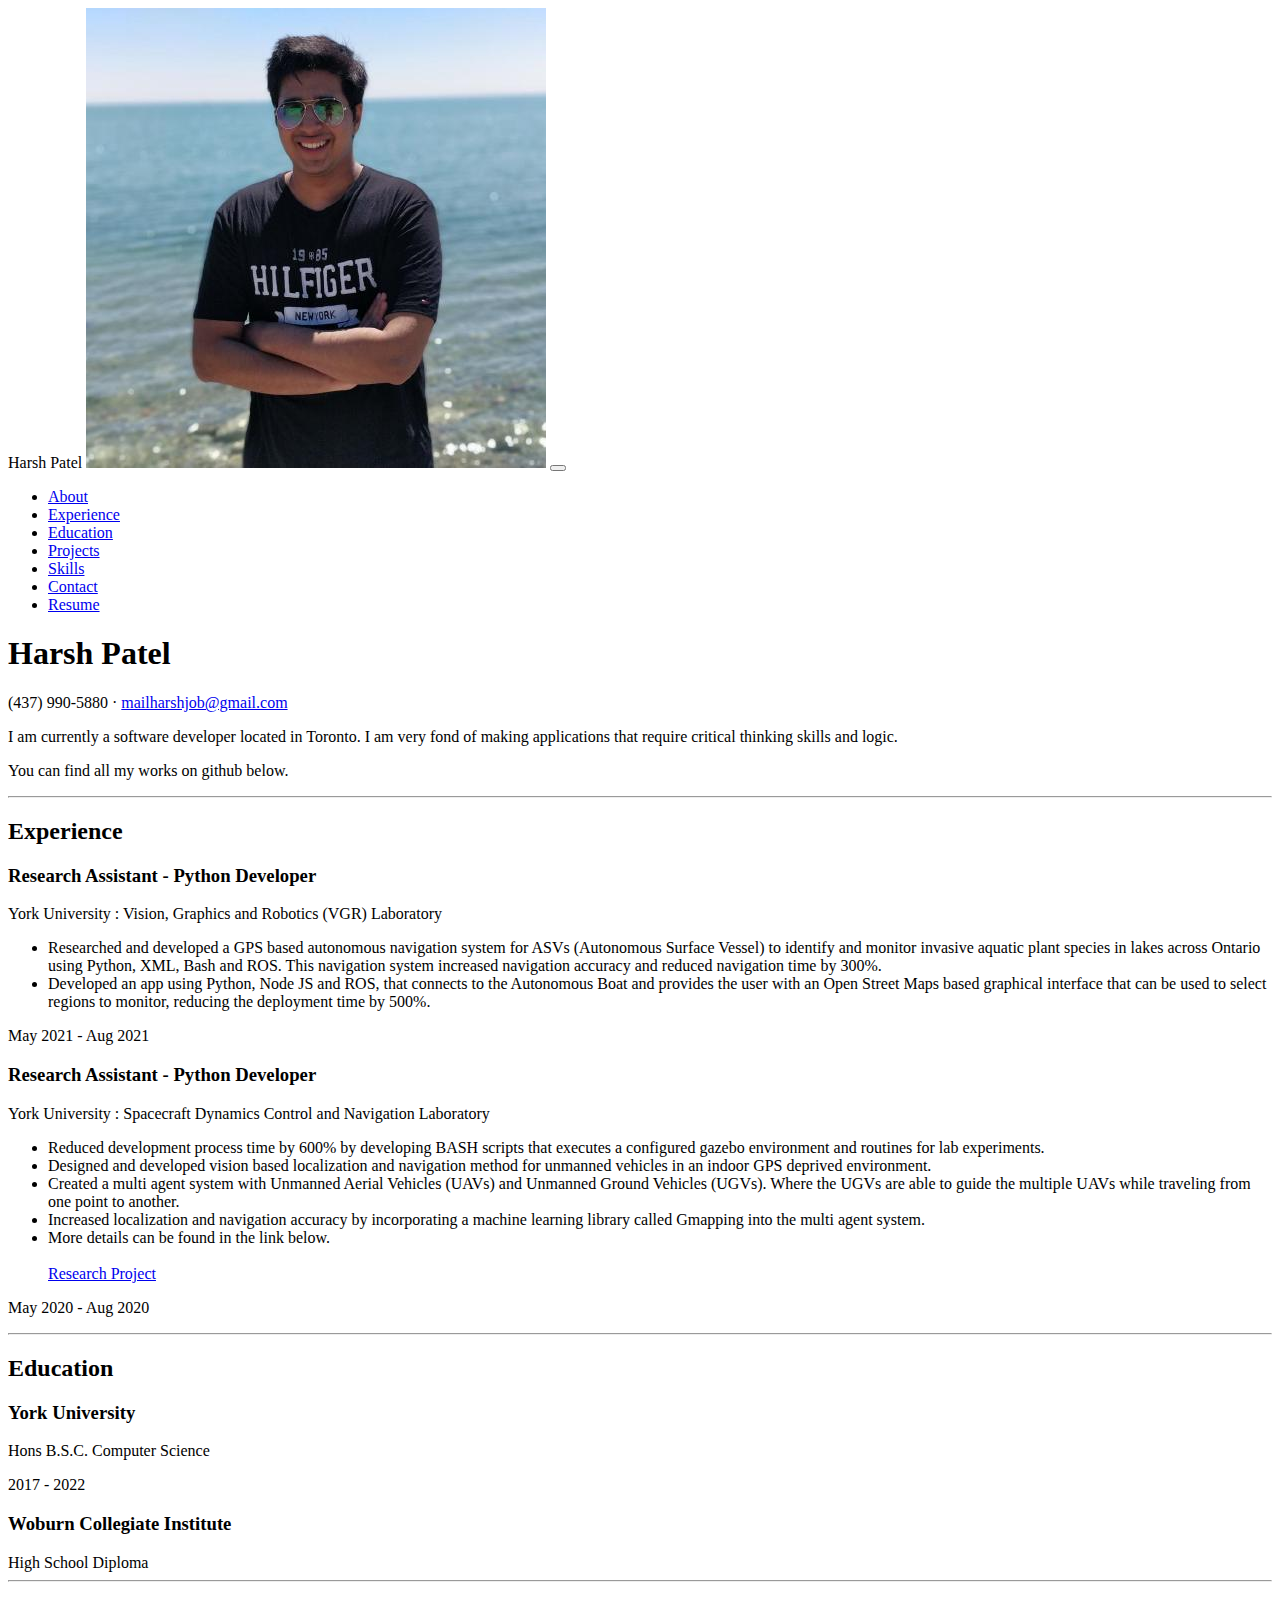
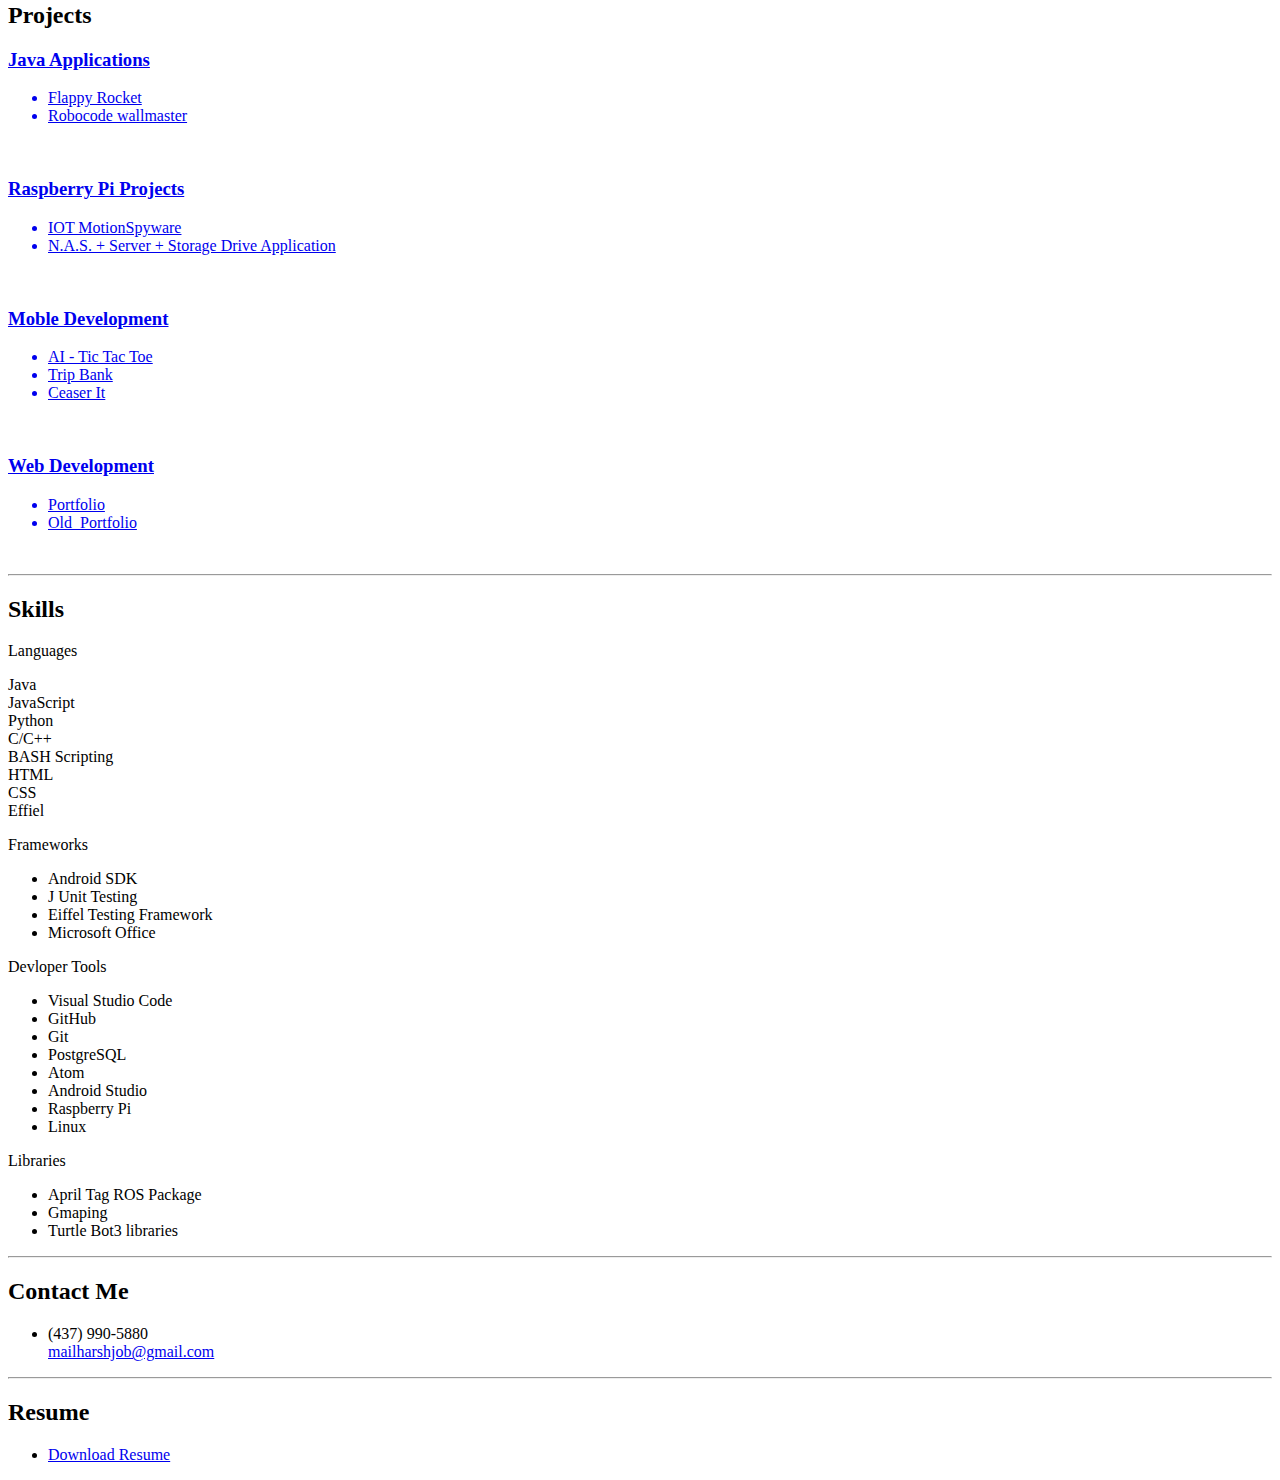
==== index.html @ cb5a0b39 "Update index.html" ====
<!DOCTYPE html>
<html lang="en">

<head>




  <meta charset="utf-8">
  <meta name="viewport" content="width=device-width, initial-scale=1, shrink-to-fit=no">
  <meta name="description" content="Harsh Patel's Portfolio Website">
  <meta name="author" content="Harsh Patel">

  <link rel="icon" type="image/x-icon" href="img/favicon.ico">

  <title>Harsh's Website</title>

  <!-- Bootstrap core CSS -->
  <link href="vendor/bootstrap/css/bootstrap.min.css" rel="stylesheet">

  <!-- Custom fonts for this template -->
  <link href="https://fonts.googleapis.com/css?family=Saira+Extra+Condensed:500,700" rel="stylesheet">
  <link href="https://fonts.googleapis.com/css?family=Muli:400,400i,800,800i" rel="stylesheet">
  <link href="vendor/fontawesome-free/css/all.min.css" rel="stylesheet">
  <script src="https://cdnjs.cloudflare.com/ajax/libs/jquery/3.3.1/jquery.min.js"></script>

  <!-- Custom styles for this template -->
  <link href="css/fakeLoader.min.css" rel="stylesheet">
  <link href="css/resume.min.css" rel="stylesheet">
  <link href="css/portfolio.min.css" rel="stylesheet">



</head>

<body>
  <div class="fakeLoader"></div>


  <nav class="navbar navbar-expand-lg navbar-dark bg-primary fixed-top" id="sideNav">
    <a class="navbar-brand js-scroll-trigger">

      <span class="d-block d-lg-none">Harsh Patel</span>


      <span class="d-none d-lg-block">
        <img class="img-fluid img-profile rounded-circle mx-auto mb-2" src="img/profile.jpg">
      </span>
    </a>
    <button class="navbar-toggler" type="button" data-toggle="collapse" data-target="#navbarSupportedContent"
      aria-controls="navbarSupportedContent" aria-expanded="false" aria-label="Toggle navigation">
      <span class="navbar-toggler-icon"></span>
    </button>
    <div class="collapse navbar-collapse" id="navbarSupportedContent">
      <ul class="navbar-nav">
        <li class="nav-item">
          <a class="nav-link js-scroll-trigger" href="#about">About</a>
        </li>
        <li class="nav-item">
          <a class="nav-link js-scroll-trigger" href="#experience">Experience</a>
        </li>
        <li class="nav-item">
          <a class="nav-link js-scroll-trigger" href="#education">Education</a>
        </li>
        <li class="nav-item">
          <a class="nav-link js-scroll-trigger" href="#projects">Projects</a>
        </li>
        <li class="nav-item">
          <a class="nav-link js-scroll-trigger" href="#skills">Skills</a>
        </li>
        <li class="nav-item">
          <a class="nav-link js-scroll-trigger" href="#contact">Contact</a>
        </li>
        <li class="nav-item">
          <a class="nav-link js-scroll-trigger" href="#resume">Resume</a>
        </li>
      </ul>
    </div>
  </nav>

  <div class="container-fluid p-0">
    <section class="resume-section p-3 p-lg-5 d-flex align-items-center" id="about">
      <div class="w-100">
        <h1 class="mb-0">Harsh
          <span class="text-primary">Patel</span>
        </h1>

        <div class="subheading mb-5">(437) 990-5880 ·
          <a href="mailto:mailharshjob@gmail.com">mailharshjob@gmail.com</a>
        </div>

        <p class="lead mb-5">I am currently a software developer located in Toronto.
          I am very fond of making applications that require critical thinking skills and logic.
        </p>
        <p class="lead mb-5">

          You can find all my works on github below.
        </p>

        <div class="social-icons">
          <a href="https://www.linkedin.com/in/harsh1212/">
            <i class="fab fa-linkedin-in"></i>
          </a>
          <a href="https://github.com/Harsh-B-Patel">
            <i class="fab fa-github"></i>
          </a>
        </div>

      </div>
    </section>

    <hr class="m-0">
    <section class="resume-section p-3 p-lg-5 d-flex align-items-center" id="experience">
      <div class="w-100">
        <h2 class="mb-5">Experience</h2>

        <div class="resume-item d-flex flex-column flex-md-row justify-content-between mb-5">
          <div class="resume-content">
            <h3 class="mb-0">Research Assistant - Python Developer </h3>
            <div class="subheading mb-3">York University : Vision, Graphics and Robotics (VGR) Laboratory </div>
            <p>
              <ul>
                <li> Researched and developed a GPS based autonomous navigation system for ASVs (Autonomous Surface Vessel)
to identify and monitor invasive aquatic plant species in lakes across Ontario using Python, XML, Bash and
ROS. This navigation system increased navigation accuracy and reduced navigation time by 300%.</li>
                
                <li> Developed an app using Python, Node JS and ROS, that connects to the Autonomous Boat and provides the
user with an Open Street Maps based graphical interface that can be used to select regions to monitor, reducing
the deployment time by 500%. </li>

              </ul>
            </p>
          </div>

          <!-- DATE SECTION -->
          <div class="resume-date text-md-right">
            <span class="text-primary"></span>
            <p>May 2021 - Aug 2021</p>

          </div>

        </div>

        <div class="resume-item d-flex flex-column flex-md-row justify-content-between mb-5">
          <div class="resume-content">
            <h3 class="mb-0">Research Assistant - Python Developer</h3>
            <div class="subheading mb-3">York University : Spacecraft Dynamics Control and Navigation Laboratory</div>
            <p>
              <ul>
                <li>Reduced development process time by 600% by developing BASH scripts that executes a
configured gazebo environment and routines for lab experiments.</li>
                <li>Designed and developed vision based localization and navigation method for unmanned
vehicles in an indoor GPS deprived environment. </li>
<li>Created a multi agent system with Unmanned Aerial Vehicles (UAVs) and
Unmanned Ground Vehicles (UGVs). Where the UGVs are able to guide
the multiple UAVs while traveling from one point to another.
</li>
                <li>Increased localization and navigation accuracy by incorporating a
machine learning library called Gmapping into the multi agent system.
                </li>
                <li>
                  More details can be found in the link below.
                </li>
                <br>
                <a href="turtlebot.html" target="_blank" class="btn btn-outline-dark">
                  <i class="fas fa-cloud"></i> Research Project </a>

              </ul>
            </p>
          </div>

          <!-- DATE SECTION -->
          <div class="resume-date text-md-right">
            <span class="text-primary"></span>
            <p>May 2020 - Aug 2020</p>

          </div>

        </div>


      </div>
    </section>

    <hr class="m-0">
    <section class="resume-section p-3 p-lg-5 d-flex align-items-center" id="education">
      <div class="w-100">
        <h2 class="mb-5">Education</h2>

        <div class="resume-item d-flex flex-column flex-md-row justify-content-between mb-5">
          <div class="resume-content">
            <h3 class="mb-0">York University</h3>
            <div class="subheading mb-3">Hons B.S.C. Computer Science</div>
          </div>

          <!-- DATE SECTION-->
          <div class="resume-date text-md-right">
            <span class="text-primary"></span>
            <p>2017 - 2022</p>
          </div>
        </div>

        <div class="resume-item d-flex flex-column flex-md-row justify-content-between">
          <div class="resume-content">
            <h3 class="mb-0">Woburn Collegiate Institute</h3>
            <div class="subheading mb-3">High School Diploma</div>
          </div>
        </div>

      </div>
    </section>

    <!---PROJECTS SECTION -->
    <hr class="m-0">

    <section class="resume-section p-3 p-lg-5 d-flex align-items-center" id="projects">
      <div class="w-100">
        <h2 class="mb-5">Projects</h2>
        <div class="row no-gutters">
          <div class="col-lg-6">
            <a class="portfolio-item" href="java.html" target="_blank">
              <span class="caption">
                <span class="caption-content">
                  <h3>Java Applications</h3>
                    <ul>
                      <li>Flappy Rocket </li>
                      <li>Robocode wallmaster </li>

                    </ul>
                </span>
              </span>
              <img class="img-fluid" src="img/portfolio-1.jpg" alt="">
            </a>
          </div>
          <div class="col-lg-6">
            <a class="portfolio-item" href="pi.html" target="_blank">
              <span class="caption">
                <span class="caption-content">
                    <h3>Raspberry Pi Projects</h3>
                    <ul>
                      <li>IOT MotionSpyware</li>
                      <li>N.A.S. + Server + Storage Drive Application </li>

                    </ul>
                </span>
              </span>
              <img class="img-fluid" src="img/portfolio-2.jpg" alt="">
            </a>
          </div>
          <div class="col-lg-6">
            <a class="portfolio-item" href="md.html" target="_blank">
              <span class="caption">
                <span class="caption-content">
                    <h3>Moble Development</h3>
                    <ul>
                      <li>AI - Tic Tac Toe </li>
                      <li>Trip Bank </li>
                      <li>Ceaser It</li>
                    </ul>
                </span>
              </span>
              <img class="img-fluid" src="img/portfolio-3.jpg" alt="">
            </a>
          </div>
          <div class="col-lg-6">
            <a class="portfolio-item" href="web.html" target="_blank">
              <span class="caption">
                <span class="caption-content">
                    <h3>Web Development</h3>
                    <ul>
                      <li>Portfolio </li>
                      <li>Old_Portfolio </li>

                    </ul>
                </span>
              </span>
              <img class="img-fluid" src="img/portfolio-4.jpg" alt="">
            </a>
          </div>
        </div>
      </div>
    </section>


    <!---SKILLS Section -->
    <hr class="m-0">
    <section class="resume-section p-3 p-lg-5 d-flex align-items-center" id="skills">
      <div class="w-100">
        <h2 class="mb-5">Skills</h2>

        <div class="row mt-5" id="skills">
          <div class="col-12 col-md-6 col-lg-4">
            <div class="skill-card my-3">
              <p class="text-center"><i class="fas fa-pencil-ruler"></i> Languages</p>
              <ul class="mt-2"></ul>
              <li>Java</li>
              <li>JavaScript</li>
              <li>Python</li>
              <li>C/C++</li>
              <li>BASH Scripting</li>
              <li>HTML</li>
              <li>CSS</li>
              <li>Effiel</li>
              </ul>
            </div>
          </div>

          <div class="col-12 col-md-6 col-lg-4">
            <div class="skill-card my-3">
              <p class="text-center"><i class="fas fa-code"></i> Frameworks</p>
              <ul class="m-0">
                <li>Android SDK</li>
                <li>J Unit Testing</li>
                <li>Eiffel Testing Framework</li>
                <li>Microsoft Office</li>
              </ul>
            </div>
          </div>

          <div class="col-12 col-md-6 col-lg-4">
            <div class="skill-card my-3">
              <p class="text-center"><i class="fas fa-terminal"></i>Devloper Tools</p>
              <ul class="mt-2">
                <li>Visual Studio Code</li>
                <li>GitHub</li>
                <li>Git</li>
                <li>PostgreSQL</li>
                <li>Atom</li>
                <li>Android Studio</li>
                <li>Raspberry Pi</li>
                <li>Linux</li>

              </ul>
            </div>
          </div>
          <div class="col-12 col-md-6 col-lg-4">
            <div class="skill-card my-3">
              <p class="text-center"><i class="fas fa-book"></i>Libraries</p>
              <ul class="mt-2">
                <li>April Tag ROS Package</li>
                <li>Gmaping</li>
                <li>Turtle Bot3 libraries</li>

              </ul>
            </div>
          </div>

        </div>
    </section>

    <!-- CONTACT SECTION-->

    <hr class="m-0">
    <section class="resume-section p-3 p-lg-5 d-flex align-items-center" id="contact">
      <div class="w-100">
        <h2 class="mb-5">Contact Me</h2>
        <ul class="fa-ul mb-0">
          <li>
            <div class="subheading mb-5">(437) 990-5880 </br>
              <a href="mailto:mailharshjob@gmail.com">mailharshjob@gmail.com</a>
            </div>
          </li>
        </ul>
      </div>
    </section>

    <hr class="m-0">
    <section class="resume-section p-3 p-lg-5 d-flex align-items-center" id="resume">
      <div class="w-100">
        <h2 class="mb-5">Resume</h2>
        <ul class="fa-ul mb-0">
          <li>
            <div class="row">
              <div class="col-md-6">
                <a href="resume.pdf" class="btn btn-outline-dark">
                  <i class="fas fa-cloud"></i> Download Resume </a>
              </div>
          </li>
        </ul>
      </div>
    </section>

  </div>

  <!-- Bootstrap core JavaScript -->
  <script src="vendor/jquery/jquery.min.js"></script>
  <script src="vendor/bootstrap/js/bootstrap.bundle.min.js"></script>

  <!-- Plugin JavaScript  1) for scrolling effect  2) custom js -->
  <script src="vendor/jquery-easing/jquery.easing.min.js"></script>
  <script src="js/resume.min.js"></script>


  <!-- FAKE LOADER JS SCRIPT-->
  <div class="container text-center">
    <script src="js/fakeLoader.min.js"></script>
    <div class="fakeLoader"></div>
    <script>
      $(document).ready(function () {
        $.fakeLoader({
          timeToHide: 2000,
          bgColor: "#1D809F",
          spinner: "spinner4"
        });
      });
    </script>



</body>

</html>
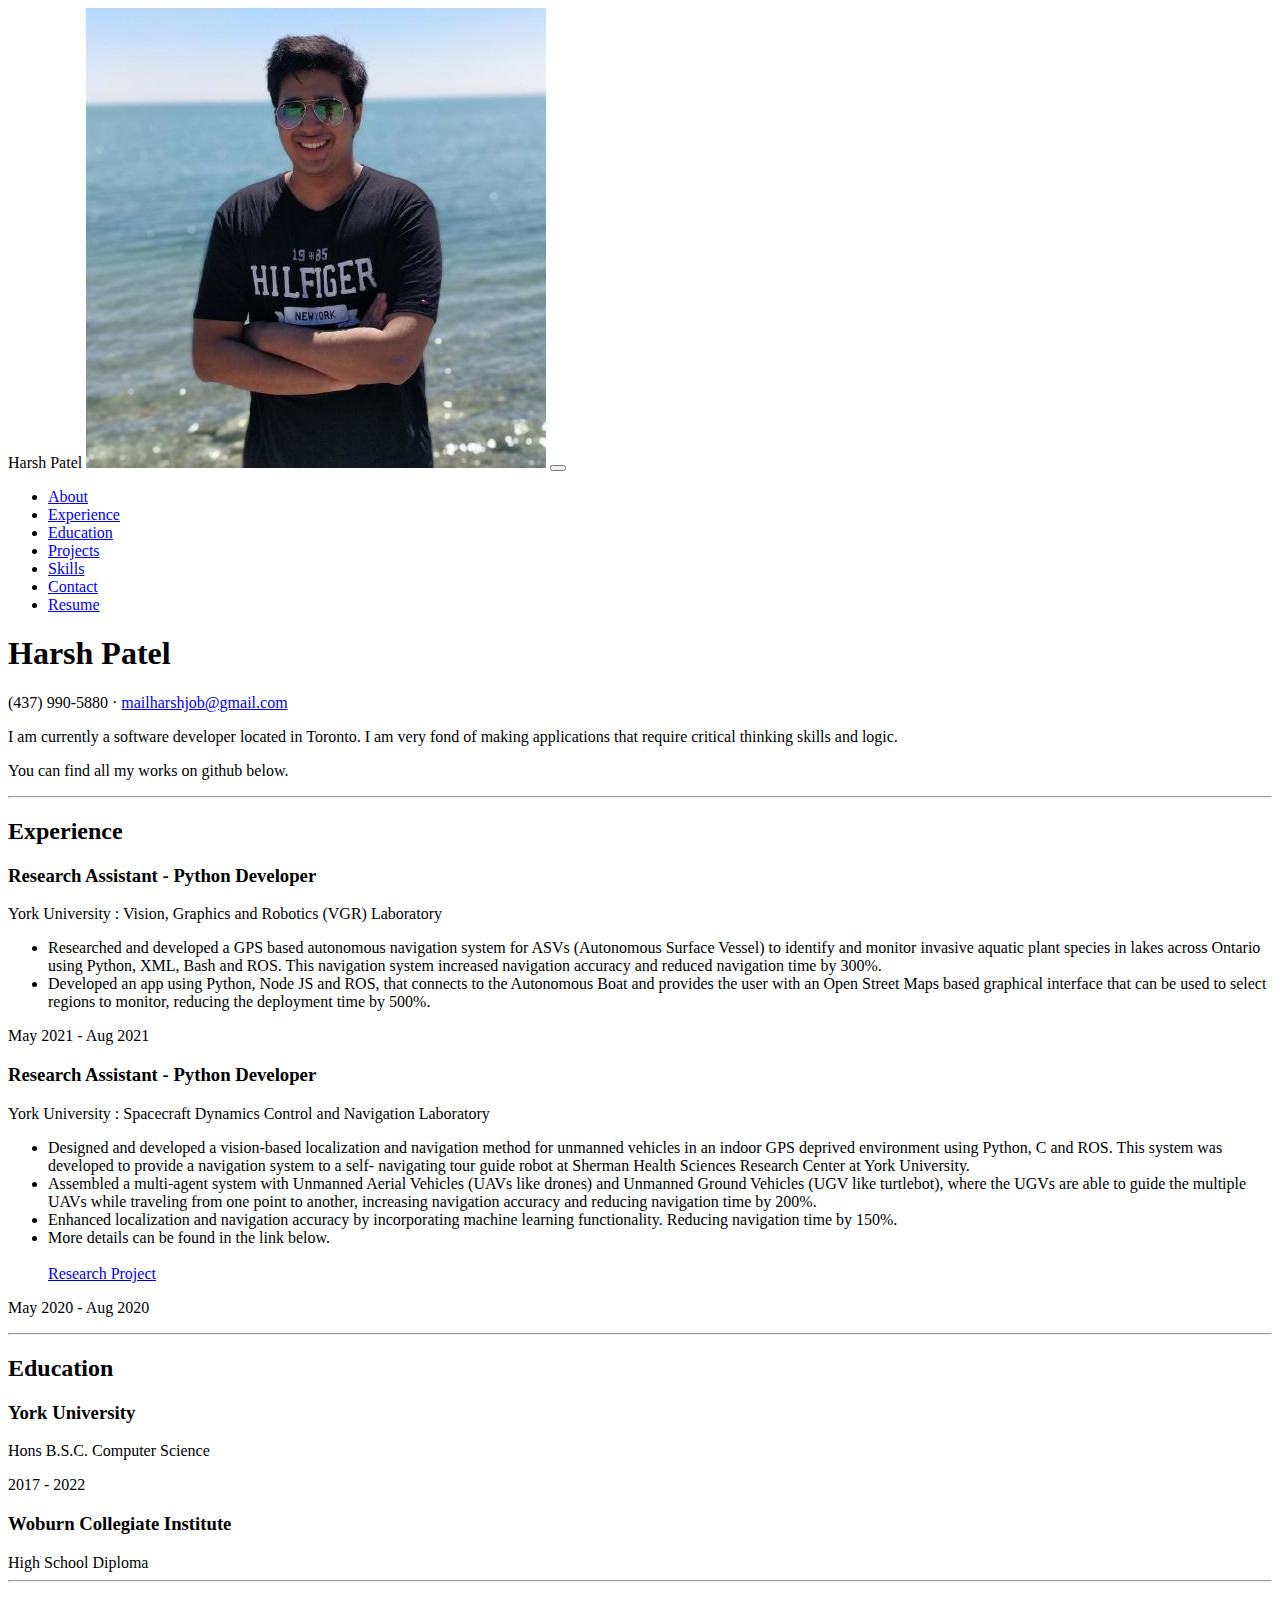
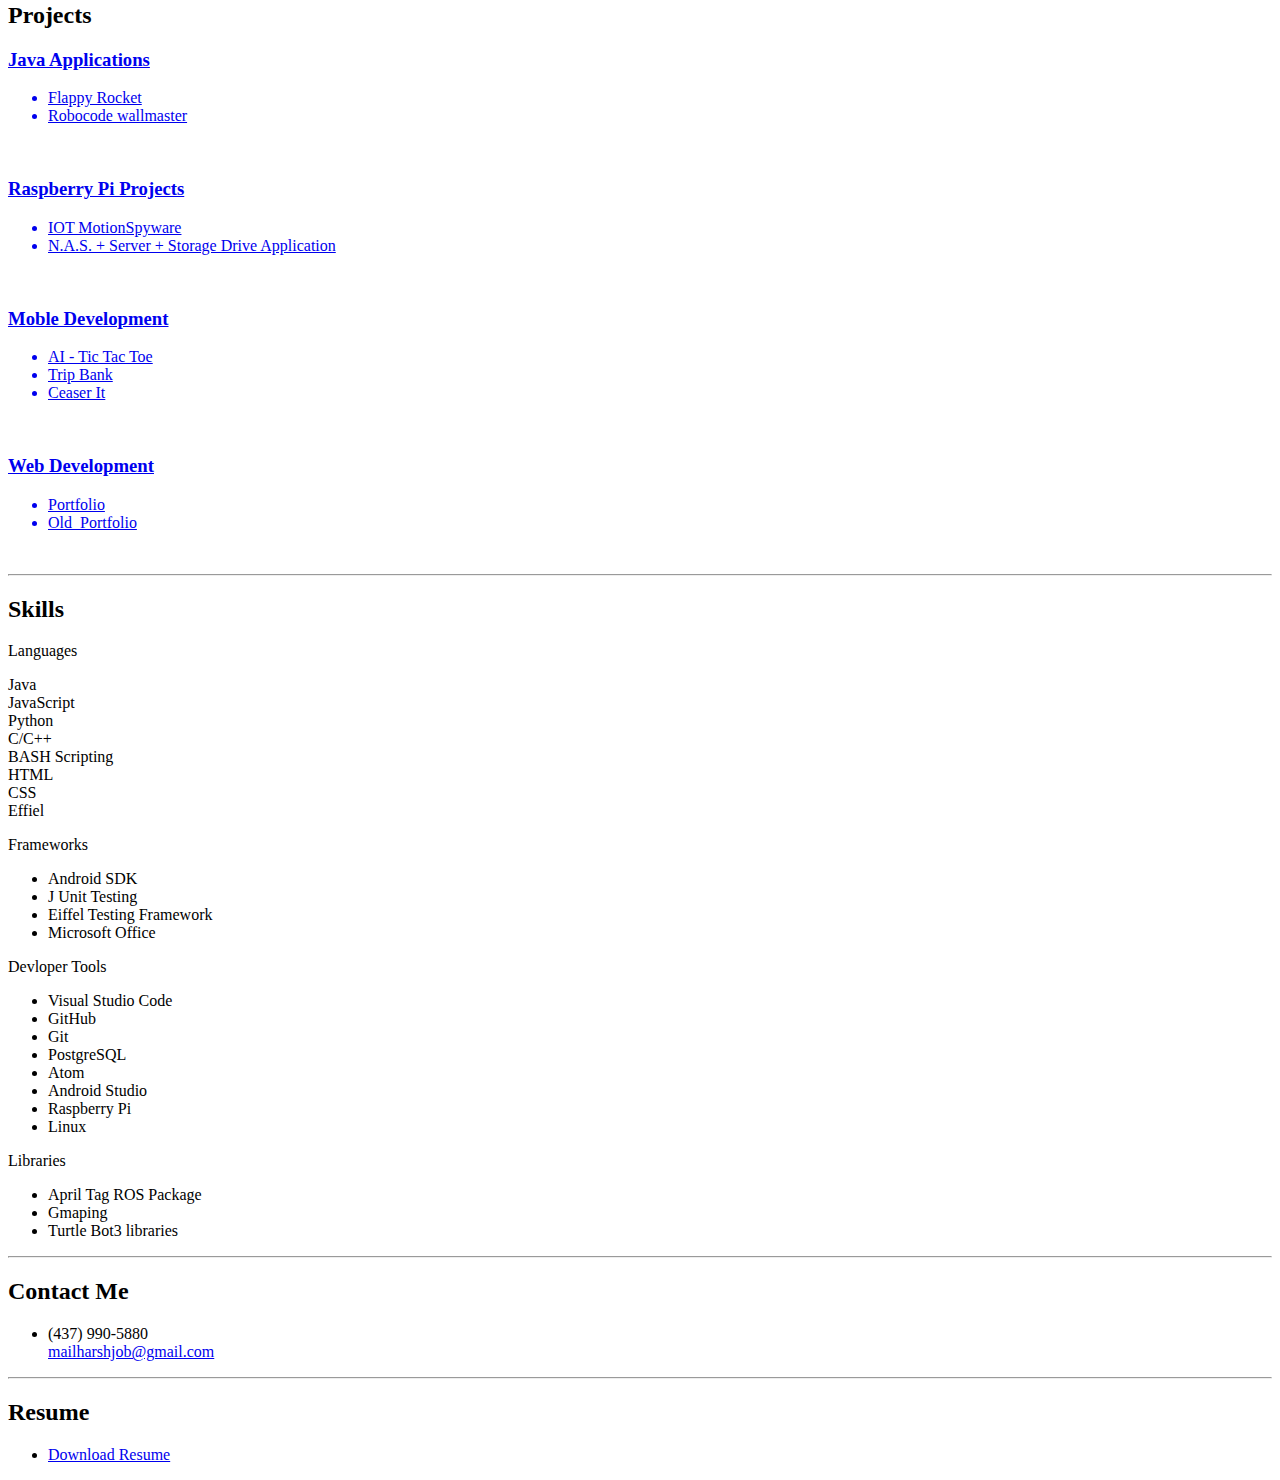
==== commit aaa98829: "Update index.html" ====
--- a/index.html
+++ b/index.html
@@ -147,17 +147,17 @@
             <div class="subheading mb-3">York University : Spacecraft Dynamics Control and Navigation Laboratory</div>
             <p>
               <ul>
-                <li>Reduced development process time by 600% by developing BASH scripts that executes a
-configured gazebo environment and routines for lab experiments.</li>
-                <li>Designed and developed vision based localization and navigation method for unmanned
-vehicles in an indoor GPS deprived environment. </li>
-<li>Created a multi agent system with Unmanned Aerial Vehicles (UAVs) and
-Unmanned Ground Vehicles (UGVs). Where the UGVs are able to guide
-the multiple UAVs while traveling from one point to another.
-</li>
-                <li>Increased localization and navigation accuracy by incorporating a
-machine learning library called Gmapping into the multi agent system.
-                </li>
+                <li>   Designed and developed a vision-based localization and navigation method for unmanned vehicles in an indoor
+GPS deprived environment using Python, C and ROS. This system was developed to provide a navigation
+system to a self- navigating tour guide robot at Sherman Health Sciences Research Center at York University. </li>
+
+              <li>    Assembled a multi-agent system with Unmanned Aerial Vehicles (UAVs like drones) and Unmanned Ground
+Vehicles (UGV like turtlebot), where the UGVs are able to guide the multiple UAVs while traveling from one
+point to another, increasing navigation accuracy and reducing navigation time by 200%. </li>
+
+                <li>  Enhanced localization and navigation accuracy by incorporating machine learning functionality. Reducing
+navigation time by 150%. </li>
+                  
                 <li>
                   More details can be found in the link below.
                 </li>
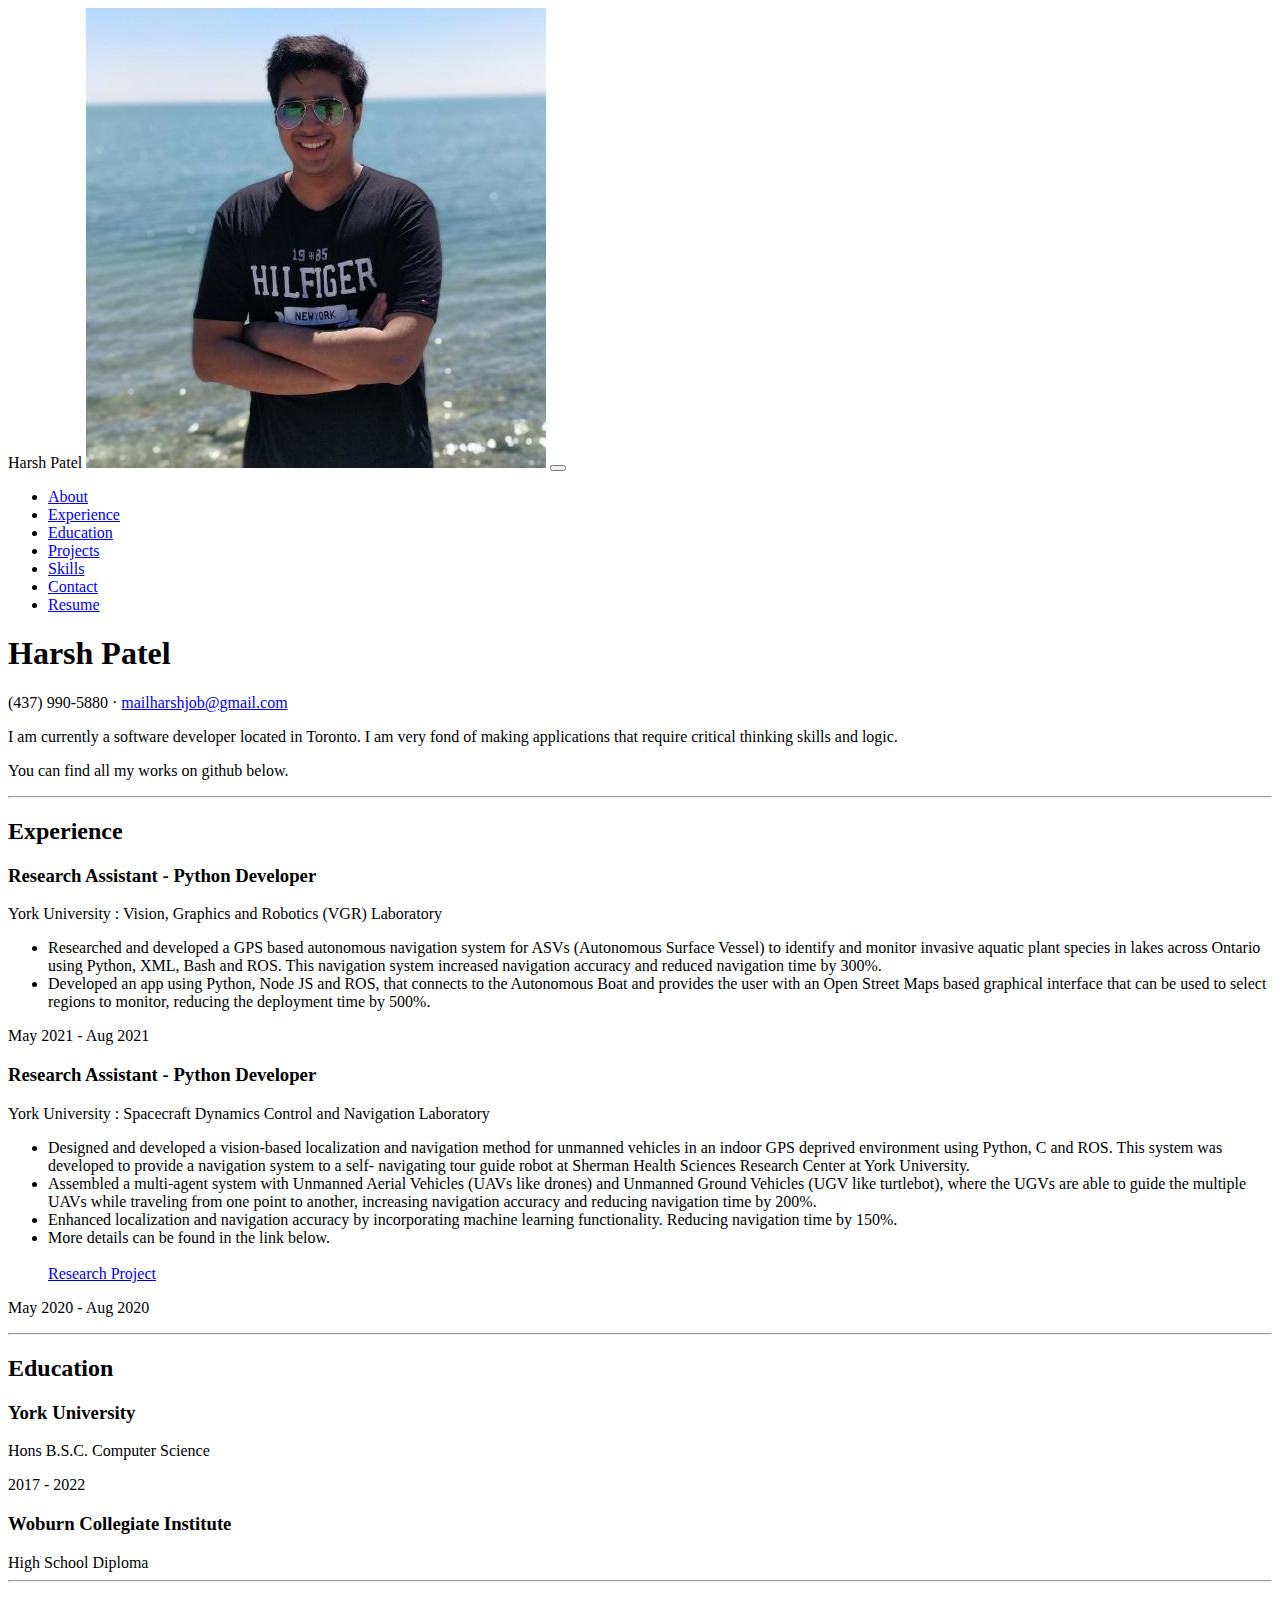
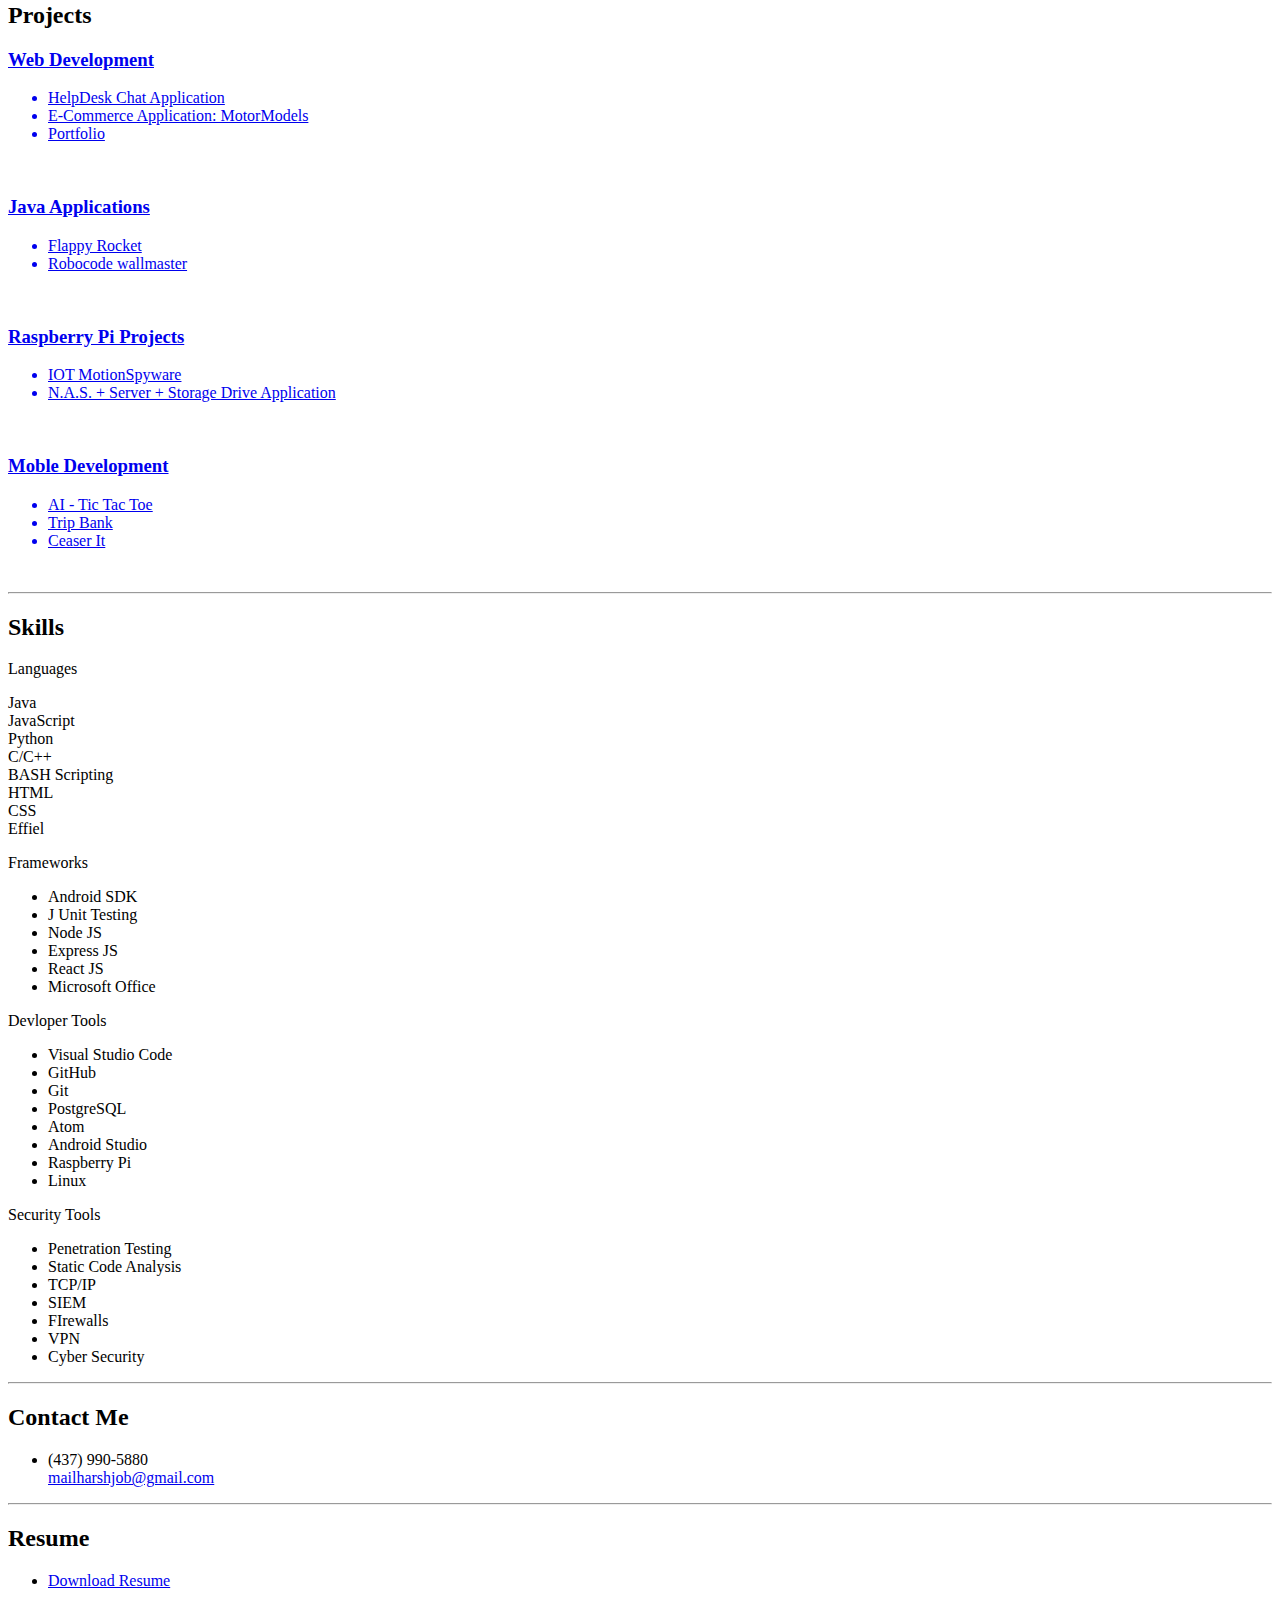
==== commit e4f7c9f2: "Add files via upload" ====
--- a/index.html
+++ b/index.html
@@ -123,7 +123,7 @@
                 <li> Researched and developed a GPS based autonomous navigation system for ASVs (Autonomous Surface Vessel)
 to identify and monitor invasive aquatic plant species in lakes across Ontario using Python, XML, Bash and
 ROS. This navigation system increased navigation accuracy and reduced navigation time by 300%.</li>
-                
+
                 <li> Developed an app using Python, Node JS and ROS, that connects to the Autonomous Boat and provides the
 user with an Open Street Maps based graphical interface that can be used to select regions to monitor, reducing
 the deployment time by 500%. </li>
@@ -157,7 +157,7 @@
 
                 <li>  Enhanced localization and navigation accuracy by incorporating machine learning functionality. Reducing
 navigation time by 150%. </li>
-                  
+
                 <li>
                   More details can be found in the link below.
                 </li>
@@ -217,6 +217,24 @@
       <div class="w-100">
         <h2 class="mb-5">Projects</h2>
         <div class="row no-gutters">
+
+          <div class="col-lg-6">
+            <a class="portfolio-item" href="web.html" target="_blank">
+              <span class="caption">
+                <span class="caption-content">
+                    <h3>Web Development</h3>
+                    <ul>
+                      <li>HelpDesk Chat Application </li>
+                      <li>E-Commerce Application: MotorModels</li>
+                      <li>Portfolio</li>
+
+                    </ul>
+                </span>
+              </span>
+              <img class="img-fluid" src="img/portfolio-4.jpg" alt="">
+            </a>
+          </div>
+
           <div class="col-lg-6">
             <a class="portfolio-item" href="java.html" target="_blank">
               <span class="caption">
@@ -232,6 +250,8 @@
               <img class="img-fluid" src="img/portfolio-1.jpg" alt="">
             </a>
           </div>
+
+
           <div class="col-lg-6">
             <a class="portfolio-item" href="pi.html" target="_blank">
               <span class="caption">
@@ -247,6 +267,7 @@
               <img class="img-fluid" src="img/portfolio-2.jpg" alt="">
             </a>
           </div>
+
           <div class="col-lg-6">
             <a class="portfolio-item" href="md.html" target="_blank">
               <span class="caption">
@@ -262,21 +283,11 @@
               <img class="img-fluid" src="img/portfolio-3.jpg" alt="">
             </a>
           </div>
-          <div class="col-lg-6">
-            <a class="portfolio-item" href="web.html" target="_blank">
-              <span class="caption">
-                <span class="caption-content">
-                    <h3>Web Development</h3>
-                    <ul>
-                      <li>Portfolio </li>
-                      <li>Old_Portfolio </li>
-
-                    </ul>
-                </span>
-              </span>
-              <img class="img-fluid" src="img/portfolio-4.jpg" alt="">
-            </a>
-          </div>
+
+
+
+
+
         </div>
       </div>
     </section>
@@ -311,7 +322,9 @@
               <ul class="m-0">
                 <li>Android SDK</li>
                 <li>J Unit Testing</li>
-                <li>Eiffel Testing Framework</li>
+                <li>Node JS</li>
+                <li>Express JS</li>
+                <li>React JS</li>
                 <li>Microsoft Office</li>
               </ul>
             </div>
@@ -335,11 +348,17 @@
           </div>
           <div class="col-12 col-md-6 col-lg-4">
             <div class="skill-card my-3">
-              <p class="text-center"><i class="fas fa-book"></i>Libraries</p>
+              <p class="text-center"><i class="fas fa-book"></i>Security Tools</p>
               <ul class="mt-2">
-                <li>April Tag ROS Package</li>
-                <li>Gmaping</li>
-                <li>Turtle Bot3 libraries</li>
+
+              <li>Penetration Testing </li>
+              <li>Static Code Analysis </li>
+              <li>TCP/IP </li>
+              <li> SIEM </li>
+              <li> FIrewalls </li>
+              <li> VPN </li>
+              <li>Cyber Security </li>
+
 
               </ul>
             </div>
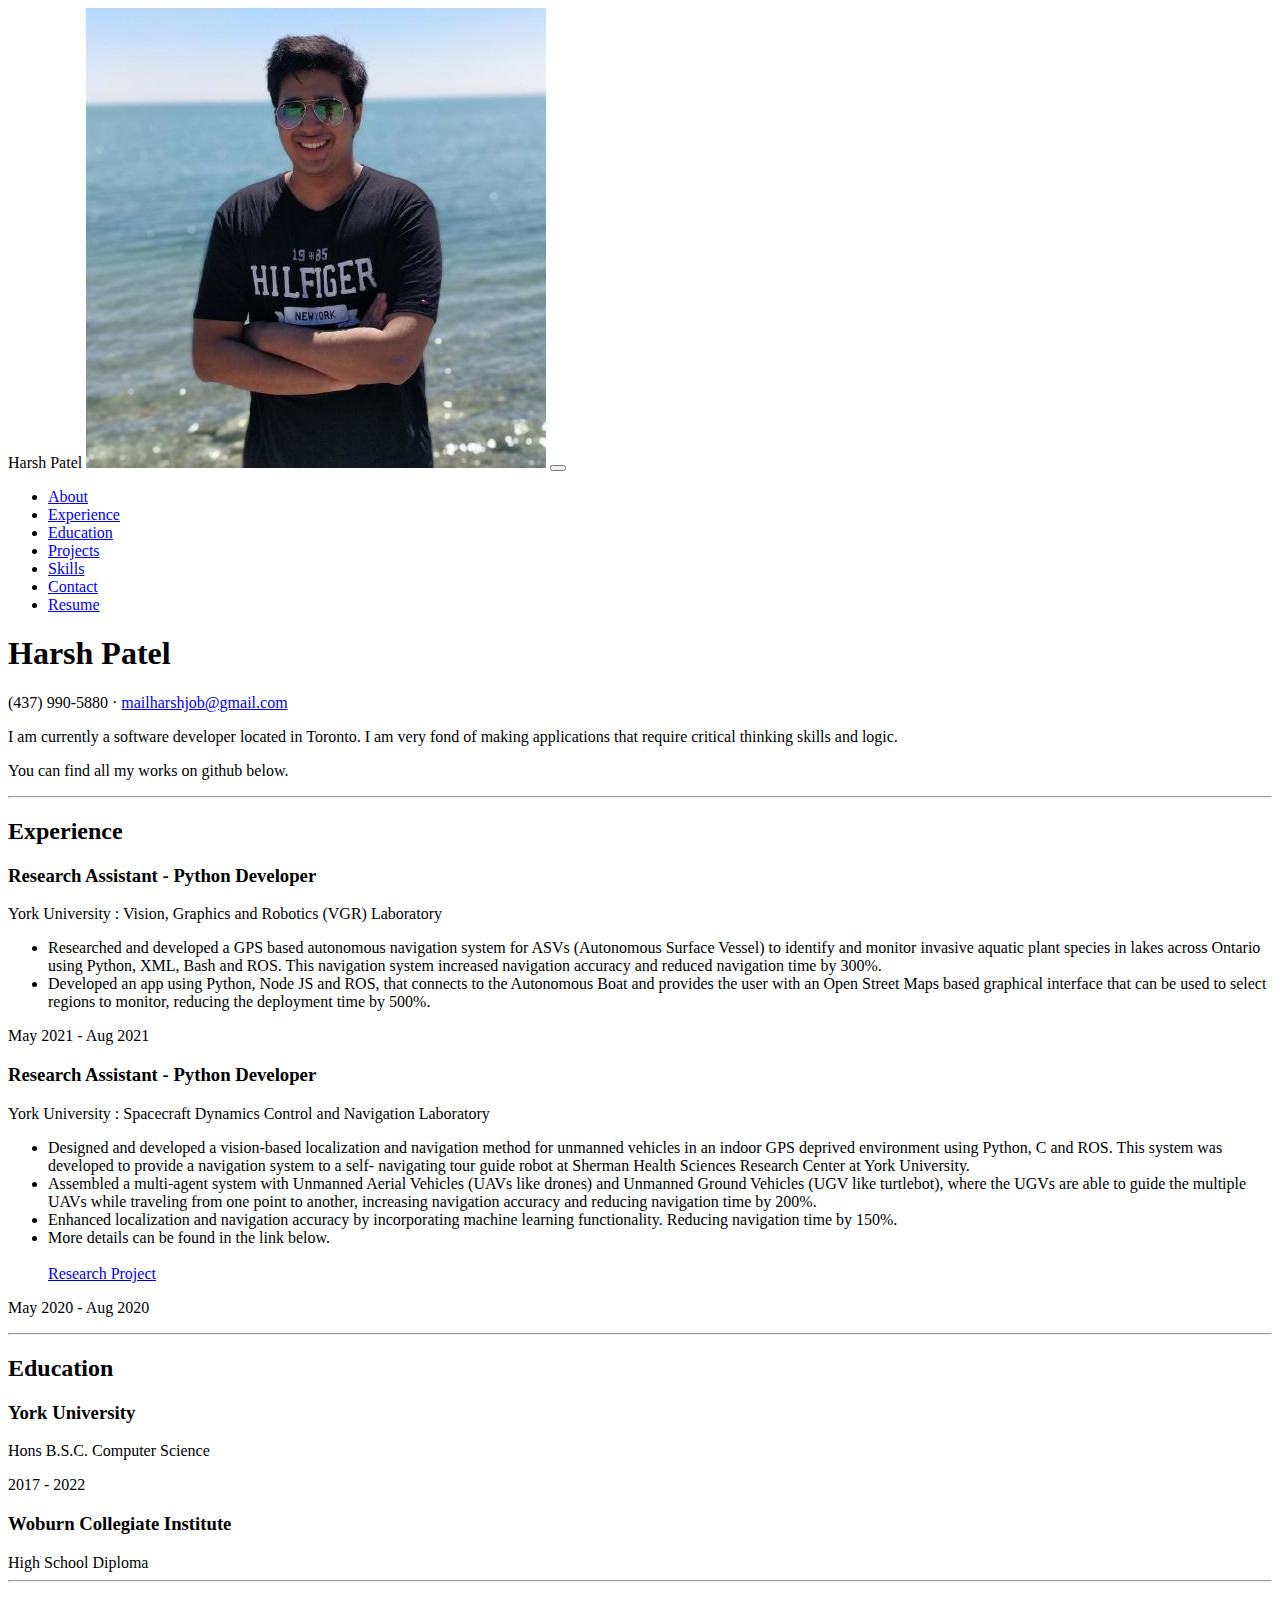
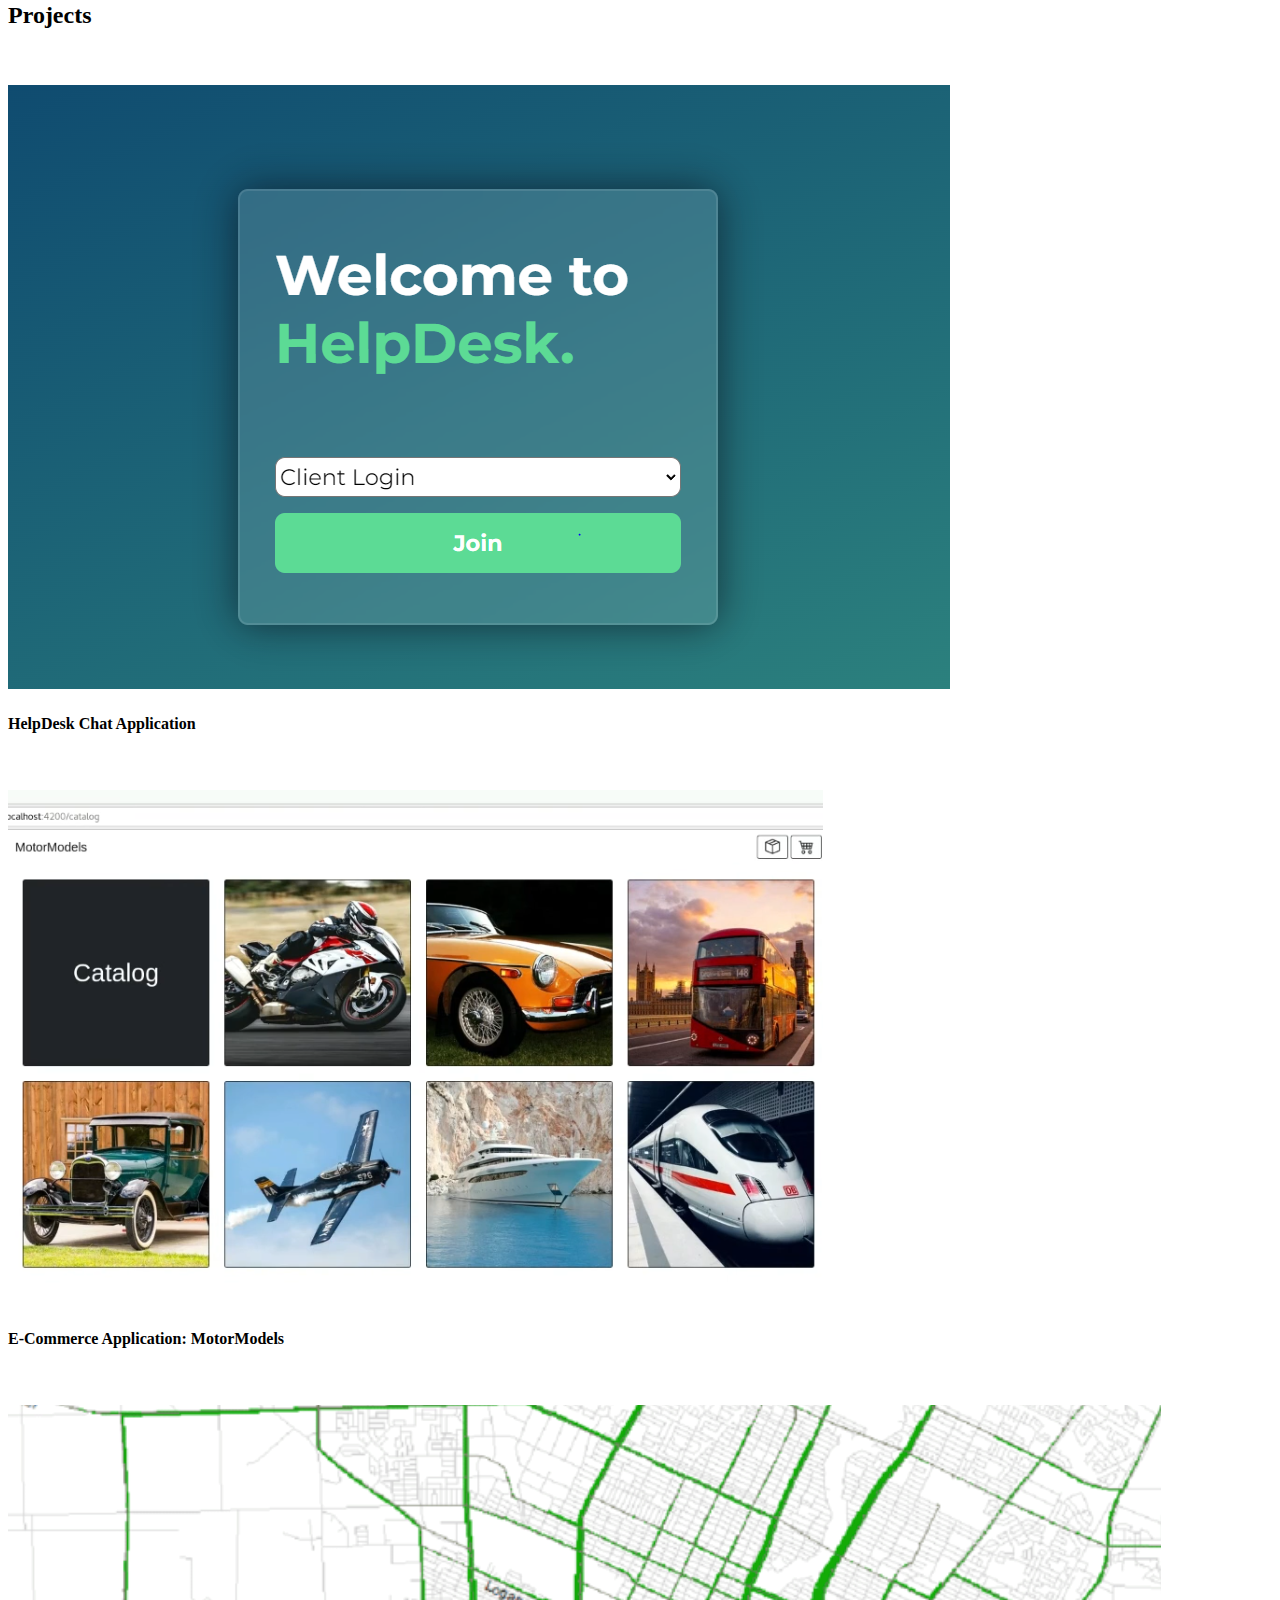
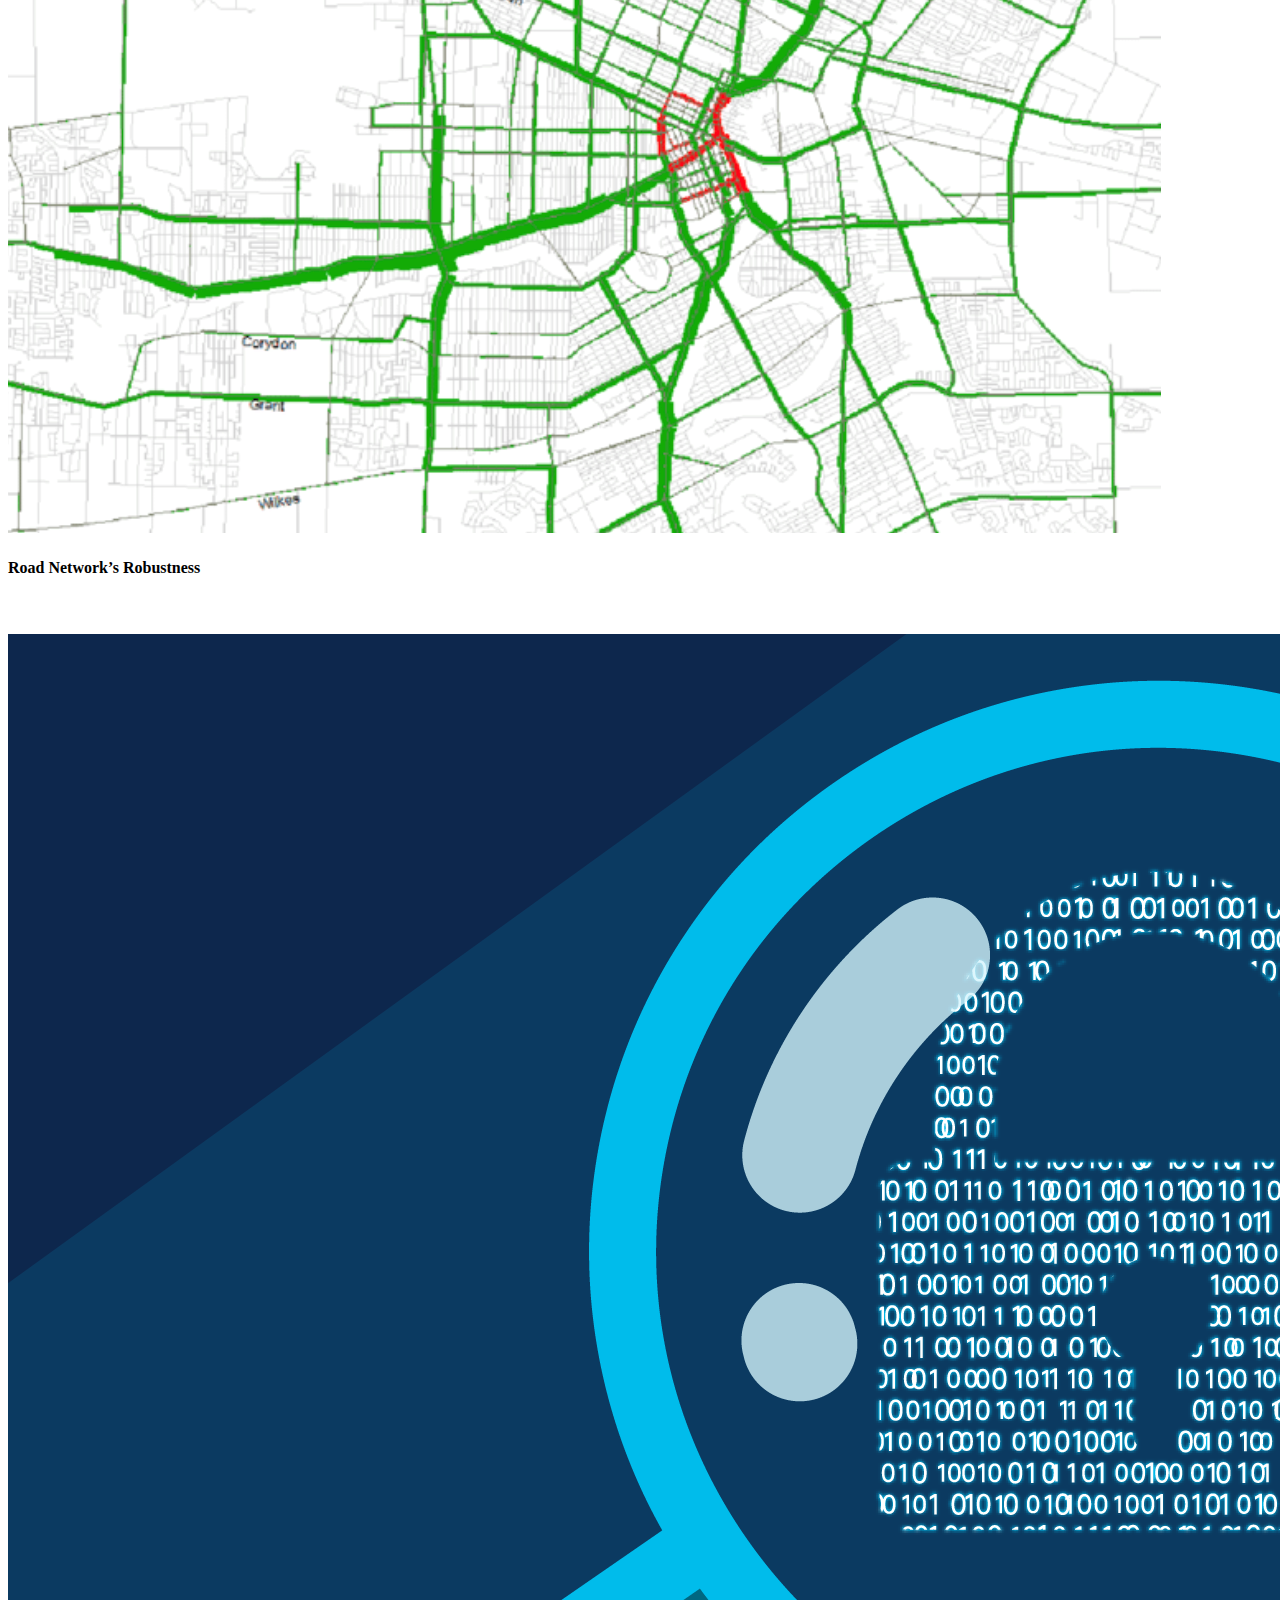
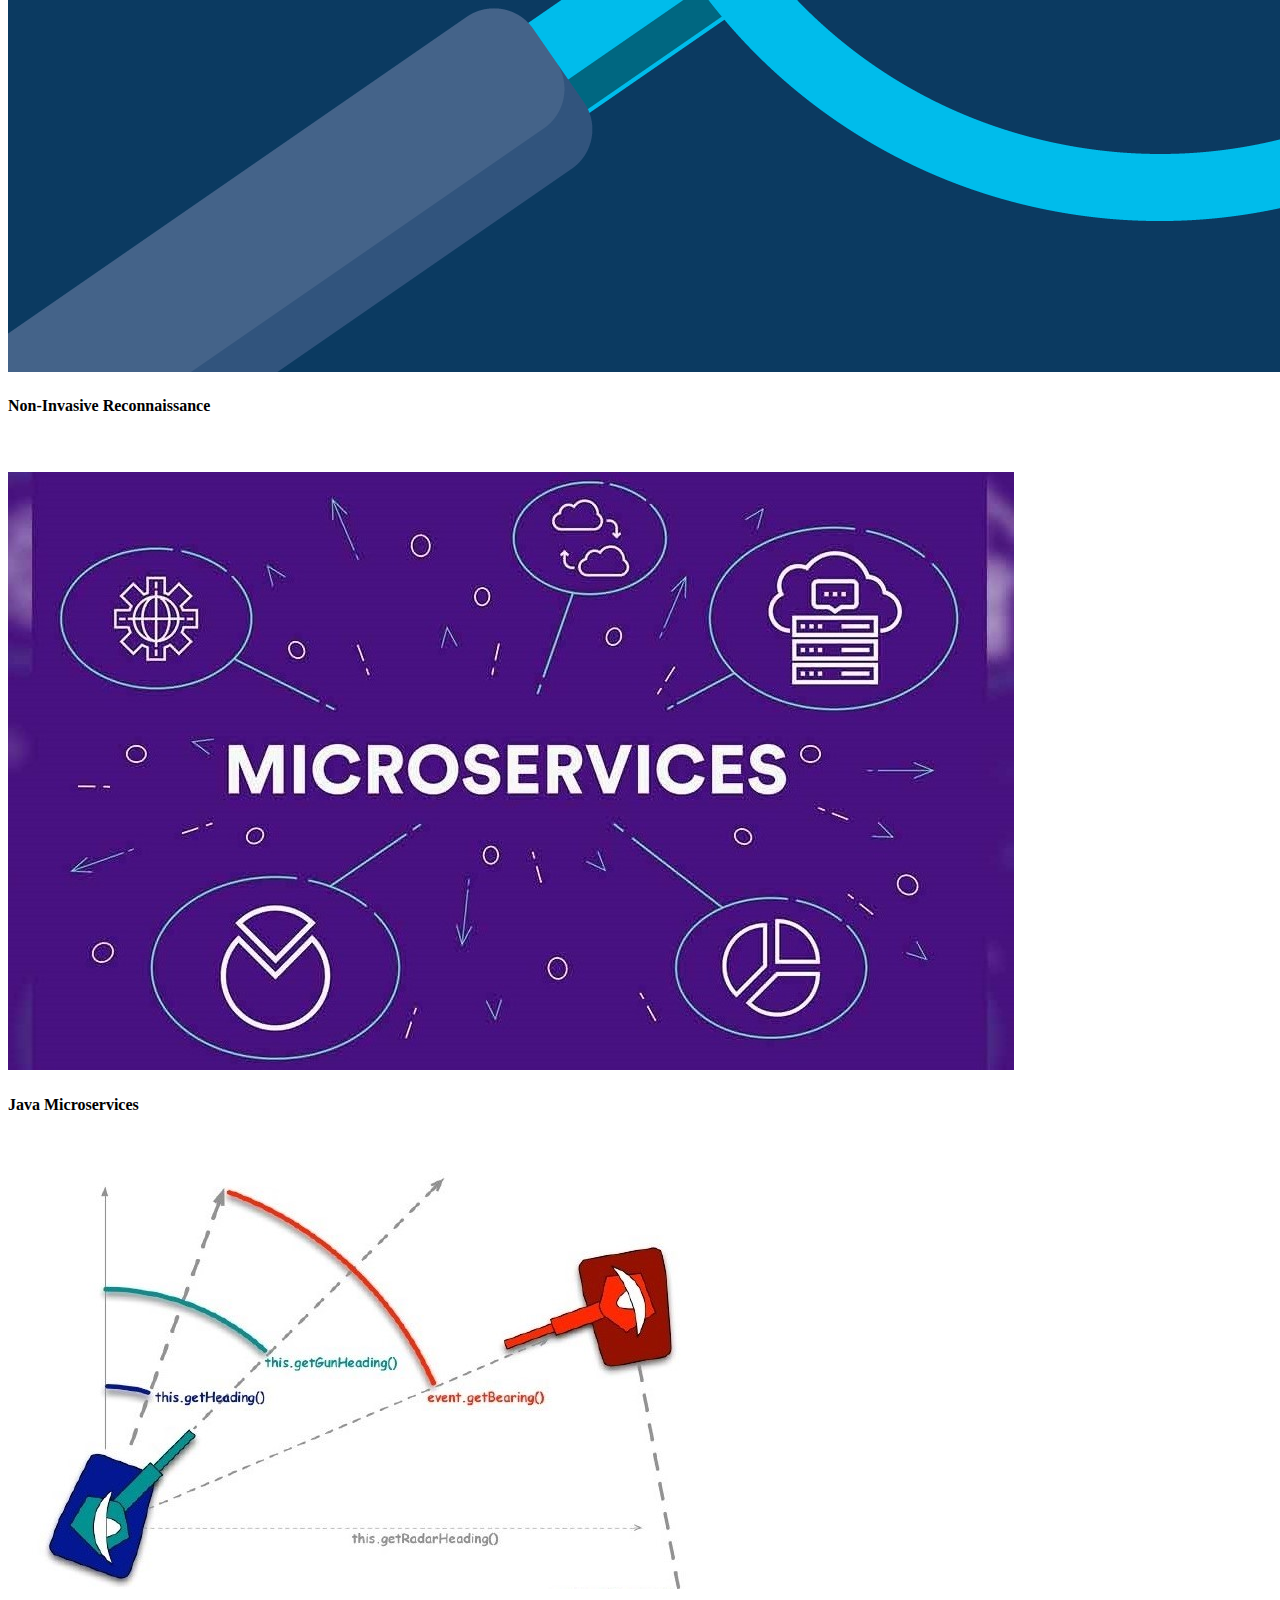
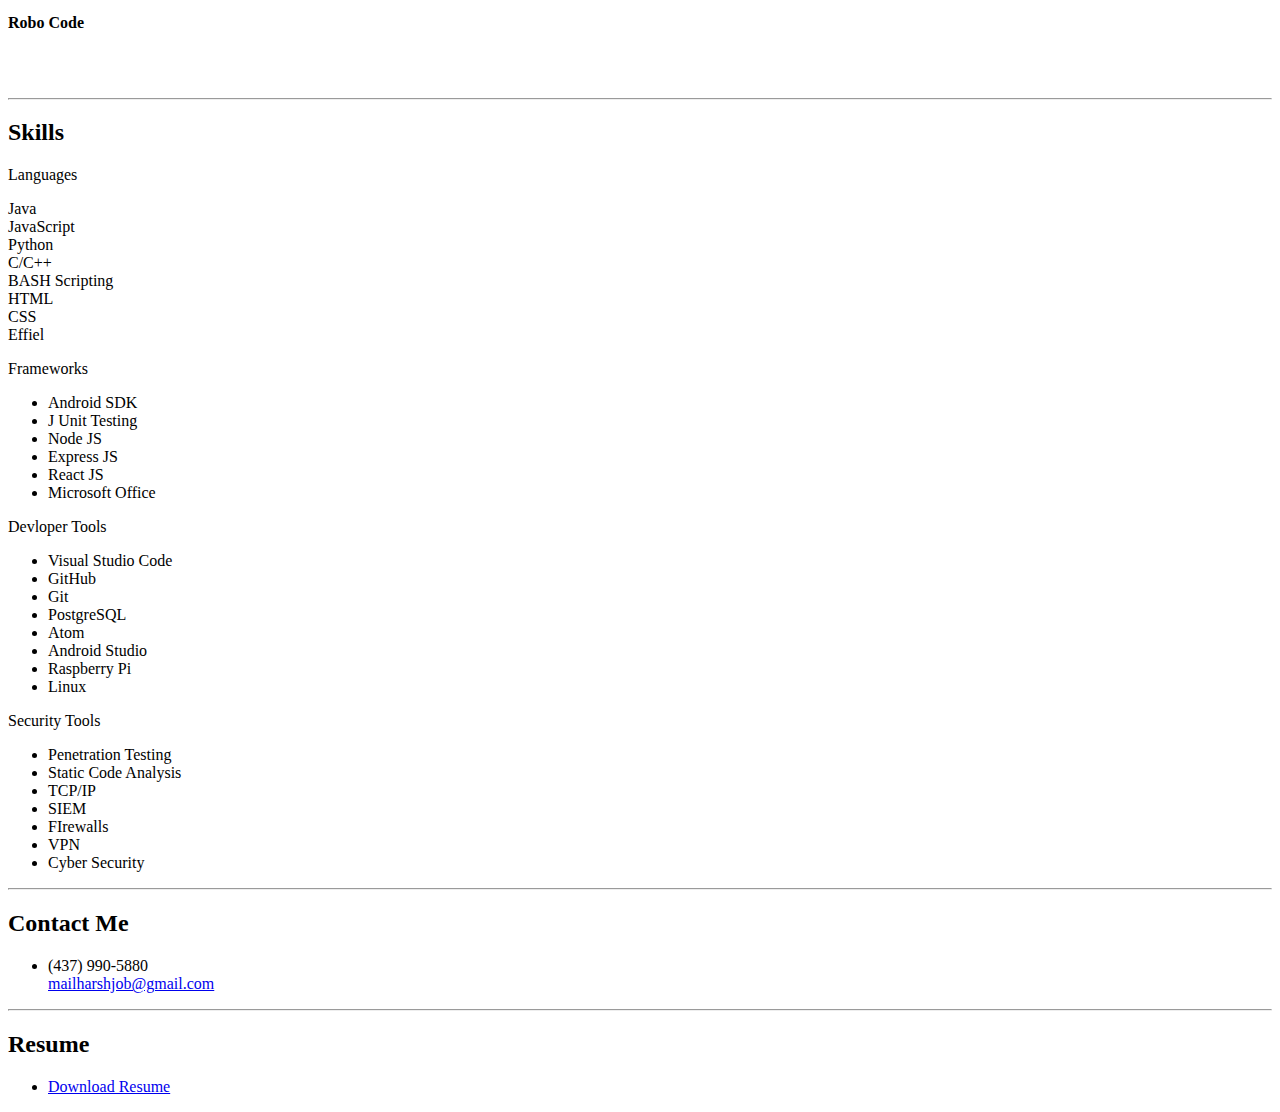
==== commit 4feeafb2: "Add files via upload" ====
--- a/index.html
+++ b/index.html
@@ -210,86 +210,101 @@
       </div>
     </section>
 
+
+
+
+
     <!---PROJECTS SECTION -->
     <hr class="m-0">
 
-    <section class="resume-section p-3 p-lg-5 d-flex align-items-center" id="projects">
-      <div class="w-100">
-        <h2 class="mb-5">Projects</h2>
-        <div class="row no-gutters">
-
-          <div class="col-lg-6">
-            <a class="portfolio-item" href="web.html" target="_blank">
-              <span class="caption">
-                <span class="caption-content">
-                    <h3>Web Development</h3>
-                    <ul>
-                      <li>HelpDesk Chat Application </li>
-                      <li>E-Commerce Application: MotorModels</li>
-                      <li>Portfolio</li>
-
-                    </ul>
-                </span>
-              </span>
-              <img class="img-fluid" src="img/portfolio-4.jpg" alt="">
-            </a>
-          </div>
-
-          <div class="col-lg-6">
-            <a class="portfolio-item" href="java.html" target="_blank">
-              <span class="caption">
-                <span class="caption-content">
-                  <h3>Java Applications</h3>
-                    <ul>
-                      <li>Flappy Rocket </li>
-                      <li>Robocode wallmaster </li>
-
-                    </ul>
-                </span>
-              </span>
-              <img class="img-fluid" src="img/portfolio-1.jpg" alt="">
-            </a>
-          </div>
-
-
-          <div class="col-lg-6">
-            <a class="portfolio-item" href="pi.html" target="_blank">
-              <span class="caption">
-                <span class="caption-content">
-                    <h3>Raspberry Pi Projects</h3>
-                    <ul>
-                      <li>IOT MotionSpyware</li>
-                      <li>N.A.S. + Server + Storage Drive Application </li>
-
-                    </ul>
-                </span>
-              </span>
-              <img class="img-fluid" src="img/portfolio-2.jpg" alt="">
-            </a>
-          </div>
-
-          <div class="col-lg-6">
-            <a class="portfolio-item" href="md.html" target="_blank">
-              <span class="caption">
-                <span class="caption-content">
-                    <h3>Moble Development</h3>
-                    <ul>
-                      <li>AI - Tic Tac Toe </li>
-                      <li>Trip Bank </li>
-                      <li>Ceaser It</li>
-                    </ul>
-                </span>
-              </span>
-              <img class="img-fluid" src="img/portfolio-3.jpg" alt="">
-            </a>
-          </div>
-
-
-
-
-
-        </div>
-      </div>
+    <section class="page-section p-3 p-lg-5 d-flex align-items-center" id="projects">
+      <div class="container">
+        <div class="text-center">
+            <h2 class="section-heading text-uppercase">Projects</h2>
+            <br>
+            <h3 class="section-subheading text-muted"></h3>
+        </div>
+        <div class="row">
+          <div class="col-lg-4 col-sm-6">
+            <!-- Portfolio item 1-->
+            <div class="portfolio-item">
+              <a href="https://github.com/Harsh-B-Patel/HelpDeskApp" target="_blank">
+                <img class="img-fluid" src="img/helpdesk.PNG" alt="..." />
+             </a>
+                <div class="portfolio-caption">
+                    <div class="portfolio-caption-heading"><h4>HelpDesk Chat Application</h4> </div>
+                    
+                    <br><br>
+                </div>
+            </div>
+        </div>
+            <div class="col-lg-4 col-sm-6">
+              <!-- Portfolio item 2-->
+              <div class="portfolio-item">
+                <a href="https://github.com/Harsh-B-Patel/Ecommerce_MotorModels" target="_blank">
+                  <img class="img-fluid" src="img/catalog1.png" alt="..." />
+               </a>
+                  <div class="portfolio-caption">
+                      <div class="portfolio-caption-heading"><h4>E-Commerce Application: MotorModels</h4></div>
+                      
+                      <br><br>
+                  </div>
+              </div>
+          </div>
+            <div class="col-lg-4 col-sm-6">
+              <!-- Portfolio item 3-->
+              <div class="portfolio-item">
+                <a href="https://github.com/Harsh-B-Patel/Road-Networks-Robustness" target="_blank">
+                  <img class="img-fluid" src="img/r2.png" alt="..." />
+                </a>
+                  <div class="portfolio-caption">
+                      <div class="portfolio-caption-heading"><h4>Road Network’s Robustness </h4></div>
+                      <br><br>
+                  </div>
+              </div>
+          </div>
+            <div class="col-lg-4 col-sm-6">
+              <!-- Portfolio item 4-->
+              <div class="portfolio-item">
+                <a href="https://github.com/Harsh-B-Patel/Non-invasive-reconnaissance" target="_blank">
+                  <img class="img-fluid" src="img/recon2.png" alt="..." />
+                  </a>
+           
+                  <div class="portfolio-caption">
+                      <div class="portfolio-caption-heading"><h4>Non-Invasive Reconnaissance</h4></div>
+                      <br><br>
+                  </div>
+              </div>
+          </div>
+            <div class="col-lg-4 col-sm-6">
+              <!-- Portfolio item 5-->
+              <div class="portfolio-item">
+                <a href="https://github.com/Harsh-B-Patel/Java-Microservices" target="_blank">
+                  <img class="img-fluid" src="img/Microservices.jpg" alt="..." />
+                  </a>
+                  <div class="portfolio-caption">
+                      <div class="portfolio-caption-heading"><h4>Java Microservices</h4></div>
+                      <br><br>
+                  </div>
+              </div>
+          </div>
+         
+
+            <div class="col-lg-4 col-sm-6">
+                <!-- Portfolio item 6-->
+                <div class="portfolio-item">
+                  <a href="https://github.com/Harsh-B-Patel/RoboCode" target="_blank">
+                    <img class="img-fluid" src="img/j2.jpg" alt="..."  />
+                    </a>
+                    <div class="portfolio-caption">
+                        <div class="portfolio-caption-heading"><h4>Robo Code</h4></div>
+                        <br><br>
+                    </div>
+                </div>
+            </div>
+        </div>
+    </div>
+        
     </section>
 
 
@@ -417,13 +432,15 @@
     <script>
       $(document).ready(function () {
         $.fakeLoader({
-          timeToHide: 2000,
+          timeToHide: 1000,
           bgColor: "#1D809F",
           spinner: "spinner4"
         });
       });
     </script>
 
+    
+
 
 
 </body>
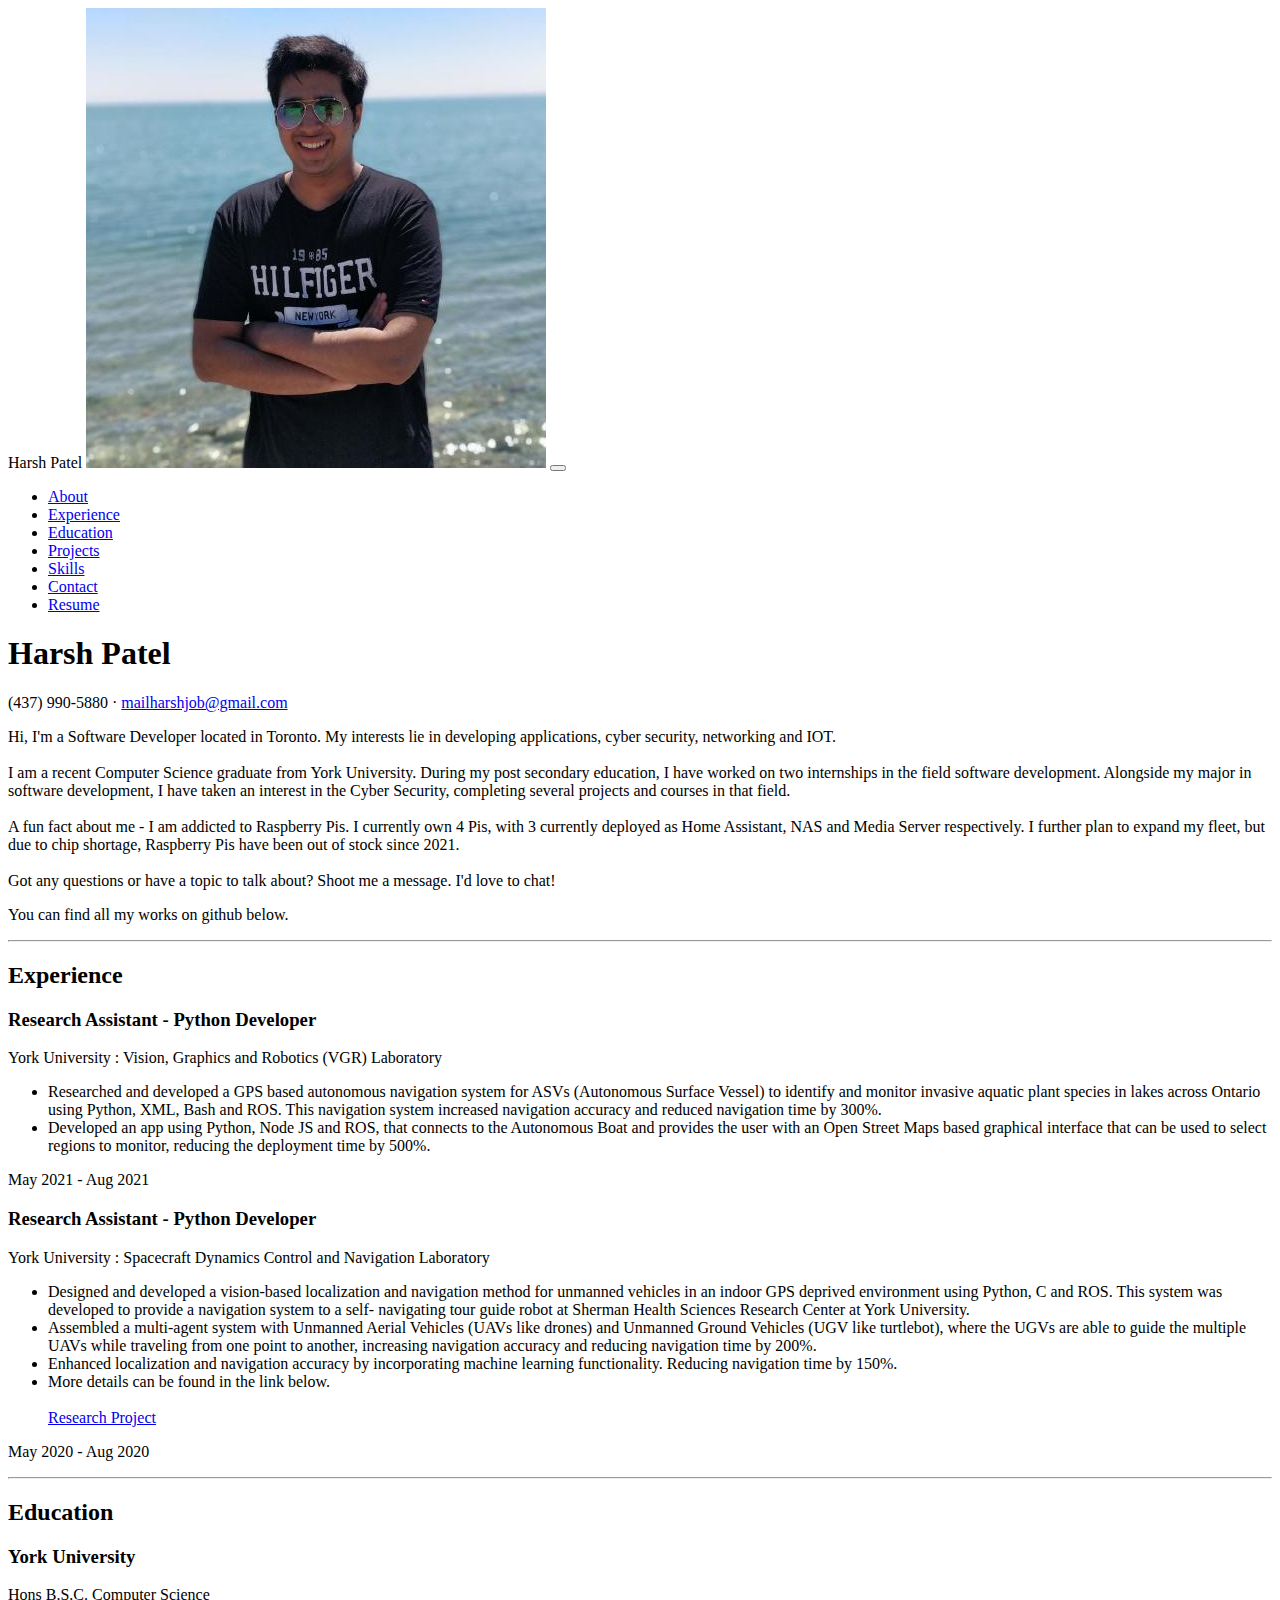
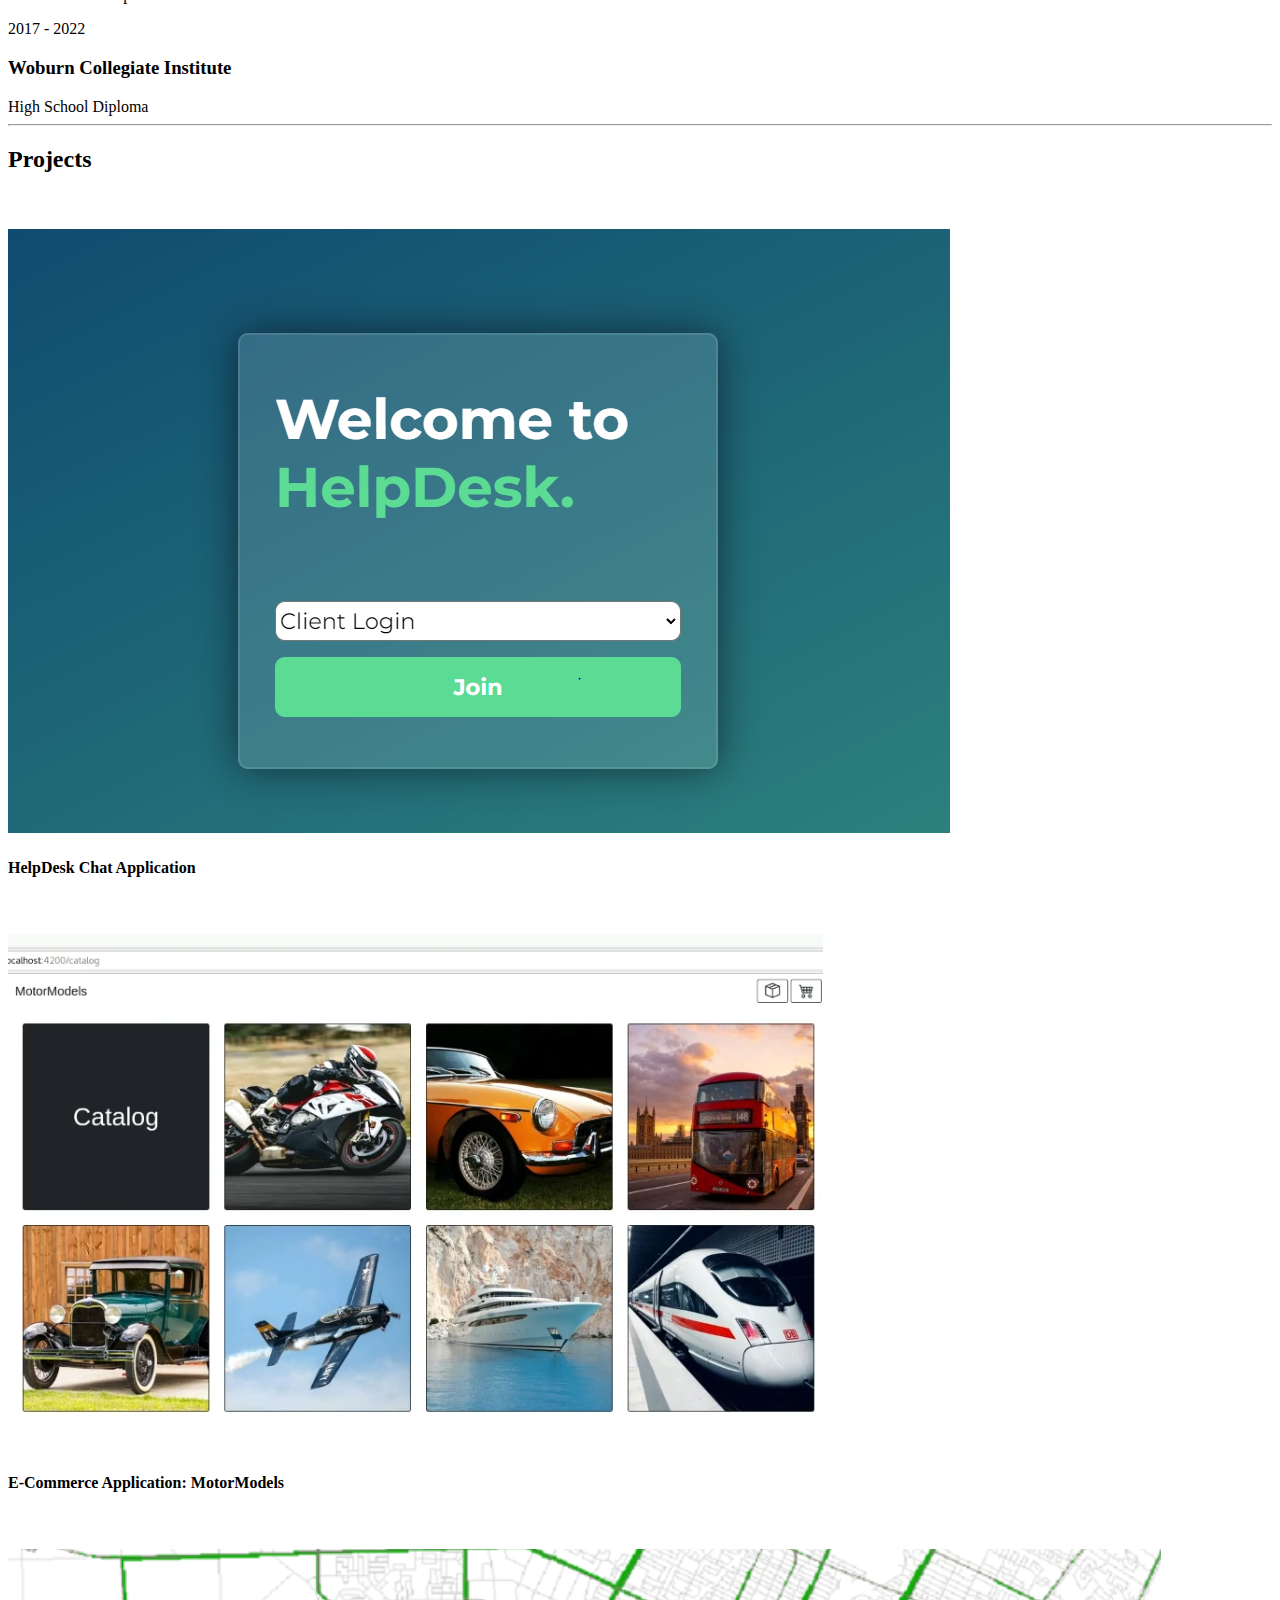
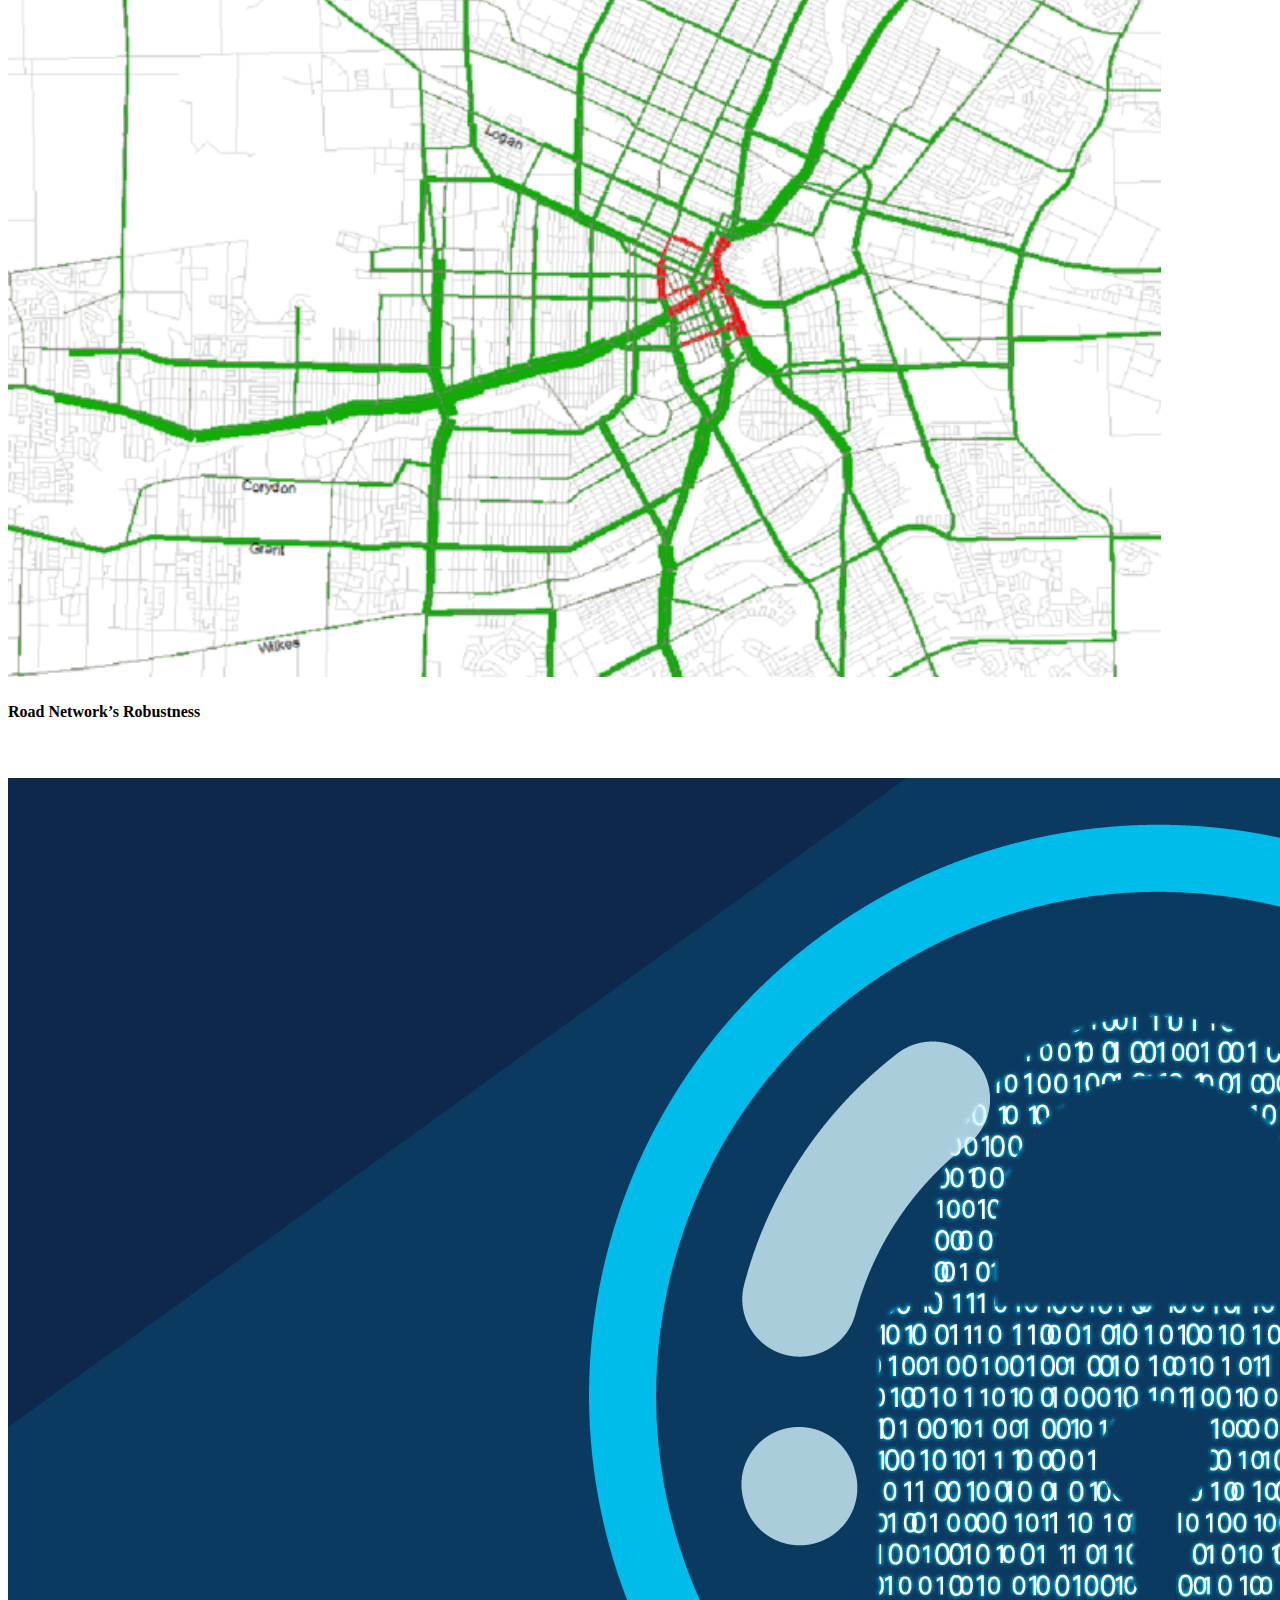
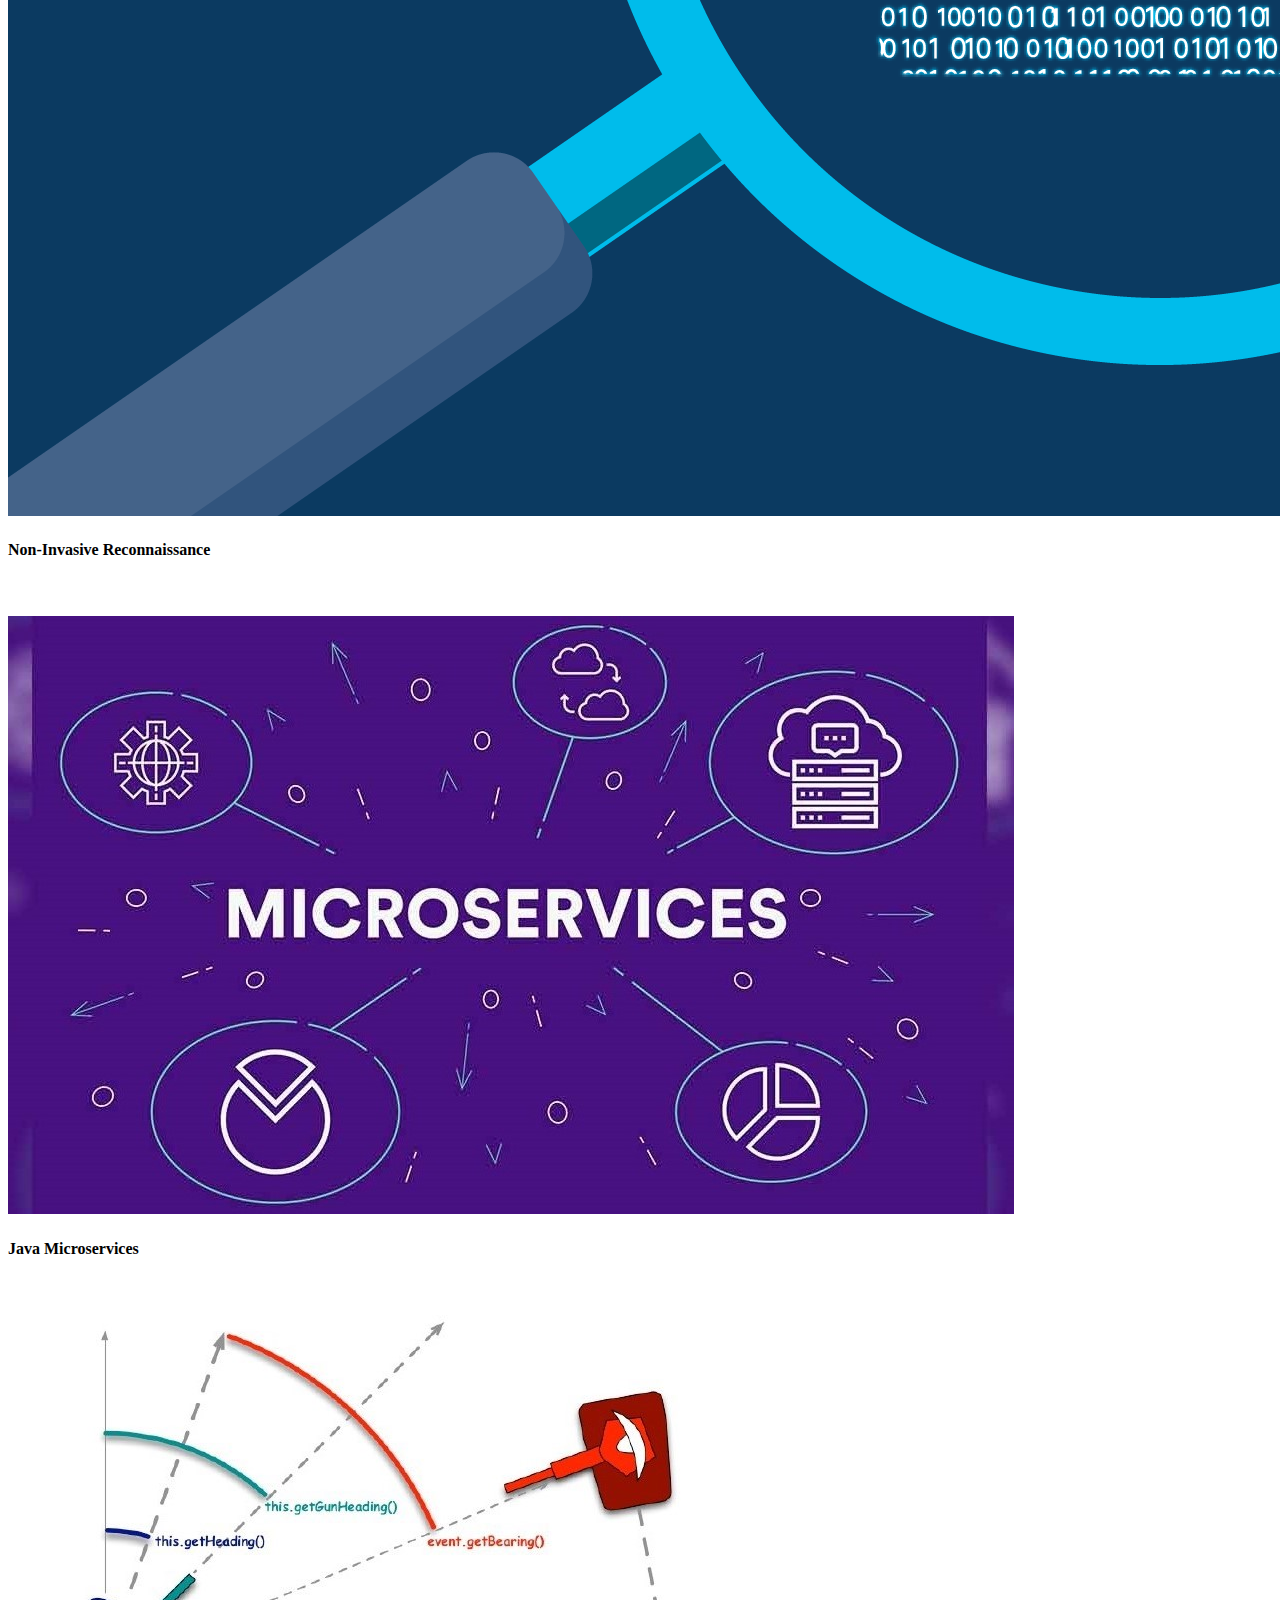
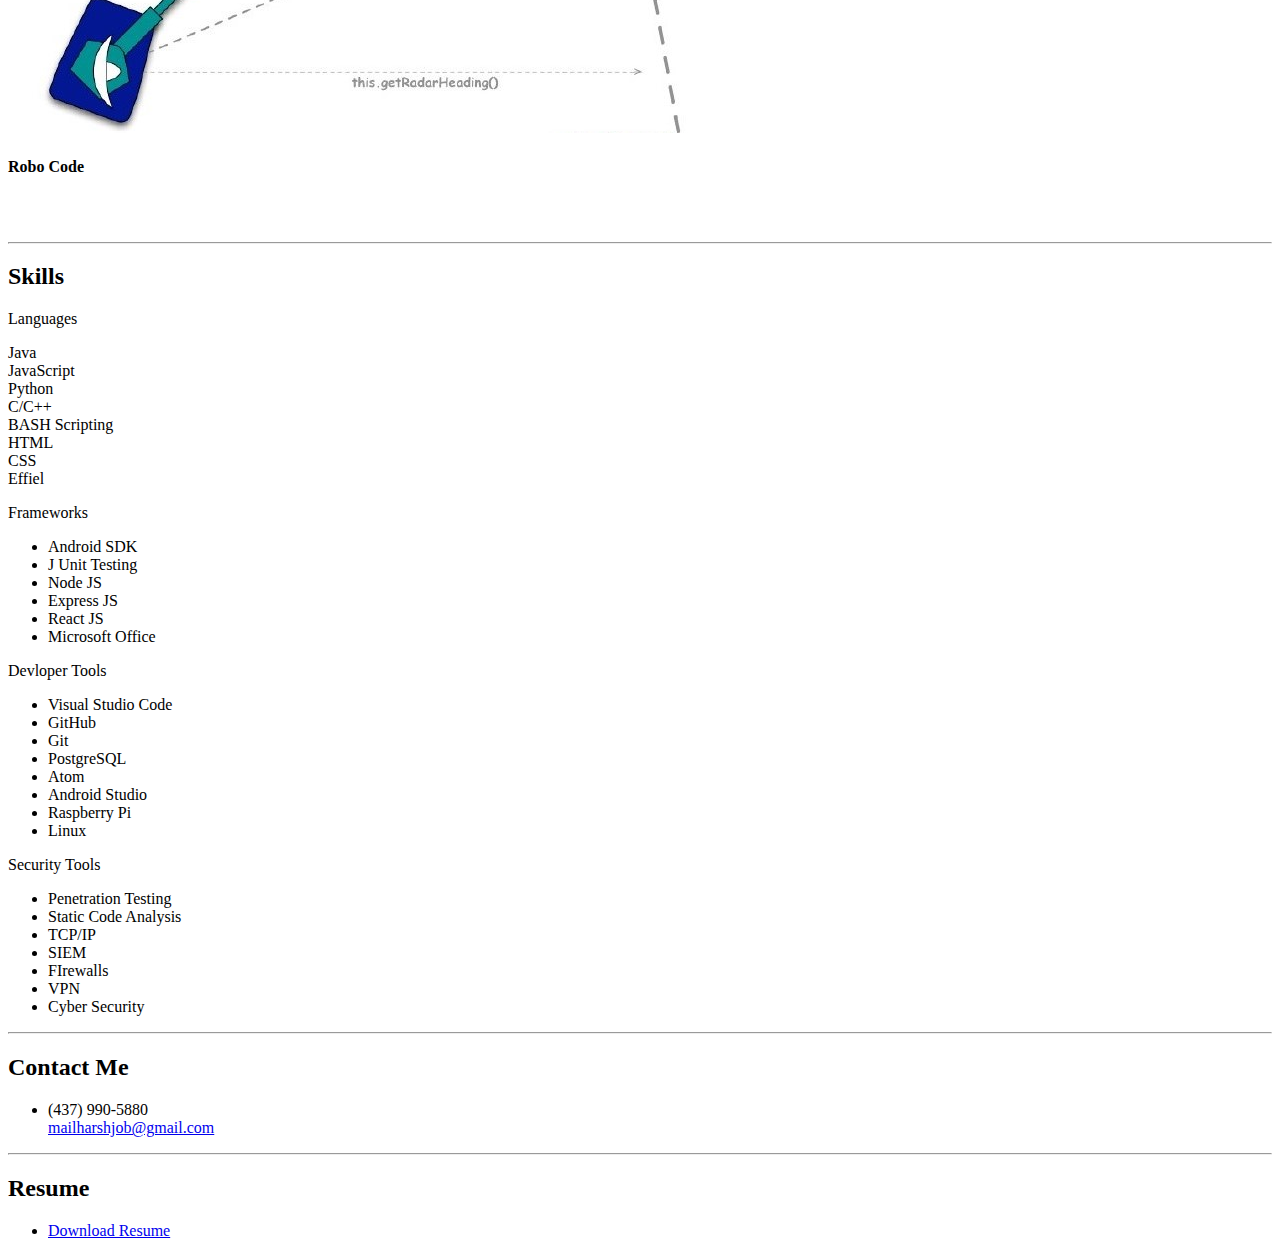
==== commit 49d75e40: "Add files via upload" ====
--- a/index.html
+++ b/index.html
@@ -89,8 +89,17 @@
           <a href="mailto:mailharshjob@gmail.com">mailharshjob@gmail.com</a>
         </div>
 
-        <p class="lead mb-5">I am currently a software developer located in Toronto.
-          I am very fond of making applications that require critical thinking skills and logic.
+        <p class="lead mb-5">Hi, I'm a Software Developer located in Toronto. My interests lie in developing applications, cyber security, networking and IOT.
+          <br>
+          <br>
+          I am a recent Computer Science graduate from York University. During my post secondary education, I have worked on two internships in the field software development. Alongside my major in software development, I have taken an interest in the Cyber Security, completing several projects and courses in that field. 
+          <br>
+          <br>
+          A fun fact about me - I am addicted to Raspberry Pis. I currently own 4 Pis, with 3 currently deployed as Home Assistant, NAS and Media Server respectively. I further plan to expand my fleet, but due to chip shortage, Raspberry Pis have been out of stock since 2021. 
+          <br>
+          <br>
+          Got any questions or have a topic to talk about?
+          Shoot me a message. I'd love to chat!
         </p>
         <p class="lead mb-5">
 
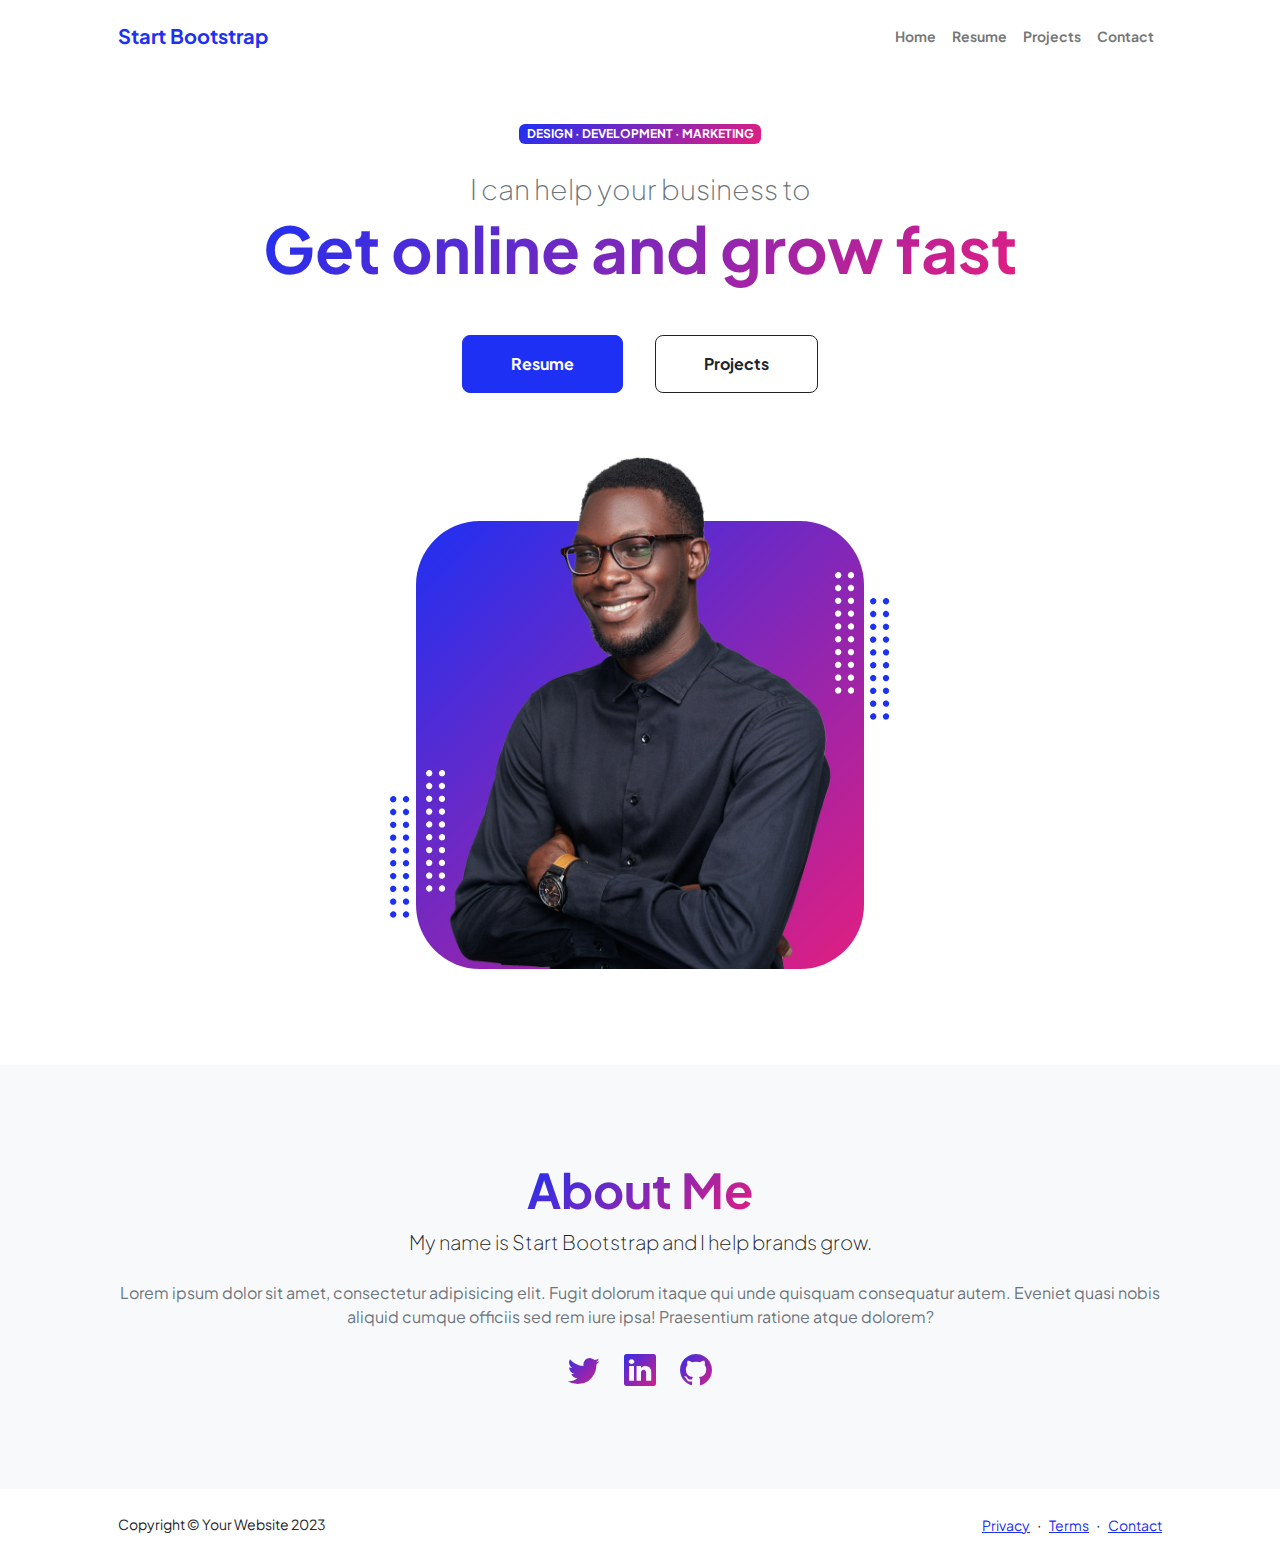
==== commit 6036141d: "intial commit" ====
--- a/index.html
+++ b/index.html
@@ -1,457 +1,218 @@
 <!DOCTYPE html>
 <html lang="en">
-
-<head>
-
-
-
-
-  <meta charset="utf-8">
-  <meta name="viewport" content="width=device-width, initial-scale=1, shrink-to-fit=no">
-  <meta name="description" content="Harsh Patel's Portfolio Website">
-  <meta name="author" content="Harsh Patel">
-
-  <link rel="icon" type="image/x-icon" href="img/favicon.ico">
-
-  <title>Harsh's Website</title>
-
-  <!-- Bootstrap core CSS -->
-  <link href="vendor/bootstrap/css/bootstrap.min.css" rel="stylesheet">
-
-  <!-- Custom fonts for this template -->
-  <link href="https://fonts.googleapis.com/css?family=Saira+Extra+Condensed:500,700" rel="stylesheet">
-  <link href="https://fonts.googleapis.com/css?family=Muli:400,400i,800,800i" rel="stylesheet">
-  <link href="vendor/fontawesome-free/css/all.min.css" rel="stylesheet">
-  <script src="https://cdnjs.cloudflare.com/ajax/libs/jquery/3.3.1/jquery.min.js"></script>
-
-  <!-- Custom styles for this template -->
-  <link href="css/fakeLoader.min.css" rel="stylesheet">
-  <link href="css/resume.min.css" rel="stylesheet">
-  <link href="css/portfolio.min.css" rel="stylesheet">
-
-
-
-</head>
-
-<body>
-  <div class="fakeLoader"></div>
-
-
-  <nav class="navbar navbar-expand-lg navbar-dark bg-primary fixed-top" id="sideNav">
-    <a class="navbar-brand js-scroll-trigger">
-
-      <span class="d-block d-lg-none">Harsh Patel</span>
-
-
-      <span class="d-none d-lg-block">
-        <img class="img-fluid img-profile rounded-circle mx-auto mb-2" src="img/profile.jpg">
-      </span>
-    </a>
-    <button class="navbar-toggler" type="button" data-toggle="collapse" data-target="#navbarSupportedContent"
-      aria-controls="navbarSupportedContent" aria-expanded="false" aria-label="Toggle navigation">
-      <span class="navbar-toggler-icon"></span>
-    </button>
-    <div class="collapse navbar-collapse" id="navbarSupportedContent">
-      <ul class="navbar-nav">
-        <li class="nav-item">
-          <a class="nav-link js-scroll-trigger" href="#about">About</a>
-        </li>
-        <li class="nav-item">
-          <a class="nav-link js-scroll-trigger" href="#experience">Experience</a>
-        </li>
-        <li class="nav-item">
-          <a class="nav-link js-scroll-trigger" href="#education">Education</a>
-        </li>
-        <li class="nav-item">
-          <a class="nav-link js-scroll-trigger" href="#projects">Projects</a>
-        </li>
-        <li class="nav-item">
-          <a class="nav-link js-scroll-trigger" href="#skills">Skills</a>
-        </li>
-        <li class="nav-item">
-          <a class="nav-link js-scroll-trigger" href="#contact">Contact</a>
-        </li>
-        <li class="nav-item">
-          <a class="nav-link js-scroll-trigger" href="#resume">Resume</a>
-        </li>
-      </ul>
-    </div>
-  </nav>
-
-  <div class="container-fluid p-0">
-    <section class="resume-section p-3 p-lg-5 d-flex align-items-center" id="about">
-      <div class="w-100">
-        <h1 class="mb-0">Harsh
-          <span class="text-primary">Patel</span>
-        </h1>
-
-        <div class="subheading mb-5">(437) 990-5880 ·
-          <a href="mailto:mailharshjob@gmail.com">mailharshjob@gmail.com</a>
-        </div>
-
-        <p class="lead mb-5">Hi, I'm a Software Developer located in Toronto. My interests lie in developing applications, cyber security, networking and IOT.
-          <br>
-          <br>
-          I am a recent Computer Science graduate from York University. During my post secondary education, I have worked on two internships in the field software development. Alongside my major in software development, I have taken an interest in the Cyber Security, completing several projects and courses in that field. 
-          <br>
-          <br>
-          A fun fact about me - I am addicted to Raspberry Pis. I currently own 4 Pis, with 3 currently deployed as Home Assistant, NAS and Media Server respectively. I further plan to expand my fleet, but due to chip shortage, Raspberry Pis have been out of stock since 2021. 
-          <br>
-          <br>
-          Got any questions or have a topic to talk about?
-          Shoot me a message. I'd love to chat!
-        </p>
-        <p class="lead mb-5">
-
-          You can find all my works on github below.
-        </p>
-
-        <div class="social-icons">
-          <a href="https://www.linkedin.com/in/harsh1212/">
-            <i class="fab fa-linkedin-in"></i>
-          </a>
-          <a href="https://github.com/Harsh-B-Patel">
-            <i class="fab fa-github"></i>
-          </a>
-        </div>
-
-      </div>
-    </section>
-
-    <hr class="m-0">
-    <section class="resume-section p-3 p-lg-5 d-flex align-items-center" id="experience">
-      <div class="w-100">
-        <h2 class="mb-5">Experience</h2>
-
-        <div class="resume-item d-flex flex-column flex-md-row justify-content-between mb-5">
-          <div class="resume-content">
-            <h3 class="mb-0">Research Assistant - Python Developer </h3>
-            <div class="subheading mb-3">York University : Vision, Graphics and Robotics (VGR) Laboratory </div>
-            <p>
-              <ul>
-                <li> Researched and developed a GPS based autonomous navigation system for ASVs (Autonomous Surface Vessel)
-to identify and monitor invasive aquatic plant species in lakes across Ontario using Python, XML, Bash and
-ROS. This navigation system increased navigation accuracy and reduced navigation time by 300%.</li>
-
-                <li> Developed an app using Python, Node JS and ROS, that connects to the Autonomous Boat and provides the
-user with an Open Street Maps based graphical interface that can be used to select regions to monitor, reducing
-the deployment time by 500%. </li>
-
-              </ul>
-            </p>
-          </div>
-
-          <!-- DATE SECTION -->
-          <div class="resume-date text-md-right">
-            <span class="text-primary"></span>
-            <p>May 2021 - Aug 2021</p>
-
-          </div>
-
-        </div>
-
-        <div class="resume-item d-flex flex-column flex-md-row justify-content-between mb-5">
-          <div class="resume-content">
-            <h3 class="mb-0">Research Assistant - Python Developer</h3>
-            <div class="subheading mb-3">York University : Spacecraft Dynamics Control and Navigation Laboratory</div>
-            <p>
-              <ul>
-                <li>   Designed and developed a vision-based localization and navigation method for unmanned vehicles in an indoor
-GPS deprived environment using Python, C and ROS. This system was developed to provide a navigation
-system to a self- navigating tour guide robot at Sherman Health Sciences Research Center at York University. </li>
-
-              <li>    Assembled a multi-agent system with Unmanned Aerial Vehicles (UAVs like drones) and Unmanned Ground
-Vehicles (UGV like turtlebot), where the UGVs are able to guide the multiple UAVs while traveling from one
-point to another, increasing navigation accuracy and reducing navigation time by 200%. </li>
-
-                <li>  Enhanced localization and navigation accuracy by incorporating machine learning functionality. Reducing
-navigation time by 150%. </li>
-
-                <li>
-                  More details can be found in the link below.
-                </li>
-                <br>
-                <a href="turtlebot.html" target="_blank" class="btn btn-outline-dark">
-                  <i class="fas fa-cloud"></i> Research Project </a>
-
-              </ul>
-            </p>
-          </div>
-
-          <!-- DATE SECTION -->
-          <div class="resume-date text-md-right">
-            <span class="text-primary"></span>
-            <p>May 2020 - Aug 2020</p>
-
-          </div>
-
-        </div>
-
-
-      </div>
-    </section>
-
-    <hr class="m-0">
-    <section class="resume-section p-3 p-lg-5 d-flex align-items-center" id="education">
-      <div class="w-100">
-        <h2 class="mb-5">Education</h2>
-
-        <div class="resume-item d-flex flex-column flex-md-row justify-content-between mb-5">
-          <div class="resume-content">
-            <h3 class="mb-0">York University</h3>
-            <div class="subheading mb-3">Hons B.S.C. Computer Science</div>
-          </div>
-
-          <!-- DATE SECTION-->
-          <div class="resume-date text-md-right">
-            <span class="text-primary"></span>
-            <p>2017 - 2022</p>
-          </div>
-        </div>
-
-        <div class="resume-item d-flex flex-column flex-md-row justify-content-between">
-          <div class="resume-content">
-            <h3 class="mb-0">Woburn Collegiate Institute</h3>
-            <div class="subheading mb-3">High School Diploma</div>
-          </div>
-        </div>
-
-      </div>
-    </section>
-
-
-
-
-
-    <!---PROJECTS SECTION -->
-    <hr class="m-0">
-
-    <section class="page-section p-3 p-lg-5 d-flex align-items-center" id="projects">
-      <div class="container">
-        <div class="text-center">
-            <h2 class="section-heading text-uppercase">Projects</h2>
-            <br>
-            <h3 class="section-subheading text-muted"></h3>
-        </div>
-        <div class="row">
-          <div class="col-lg-4 col-sm-6">
-            <!-- Portfolio item 1-->
-            <div class="portfolio-item">
-              <a href="https://github.com/Harsh-B-Patel/HelpDeskApp" target="_blank">
-                <img class="img-fluid" src="img/helpdesk.PNG" alt="..." />
-             </a>
-                <div class="portfolio-caption">
-                    <div class="portfolio-caption-heading"><h4>HelpDesk Chat Application</h4> </div>
-                    
-                    <br><br>
+    <head>
+        <meta charset="utf-8" />
+        <meta name="viewport" content="width=device-width, initial-scale=1, shrink-to-fit=no" />
+        <meta name="description" content="" />
+        <meta name="author" content="" />
+        <title>Personal - Start Bootstrap Theme</title>
+        <!-- Favicon-->
+        <link rel="icon" type="image/x-icon" href="assets/favicon.ico" />
+        <!-- Custom Google font-->
+        <link rel="preconnect" href="https://fonts.googleapis.com" />
+        <link rel="preconnect" href="https://fonts.gstatic.com" crossorigin />
+        <link href="https://fonts.googleapis.com/css2?family=Plus+Jakarta+Sans:wght@100;200;300;400;500;600;700;800;900&amp;display=swap" rel="stylesheet" />
+        <!-- Bootstrap icons-->
+        <link href="https://cdn.jsdelivr.net/npm/bootstrap-icons@1.8.1/font/bootstrap-icons.css" rel="stylesheet" />
+        <!-- Core theme CSS (includes Bootstrap)-->
+        <link href="css/styles.css" rel="stylesheet" />
+    </head>
+    <body class="d-flex flex-column h-100">
+        <main class="flex-shrink-0">
+            <!-- Navigation-->
+            <nav class="navbar navbar-expand-lg navbar-light bg-white py-3">
+                <div class="container px-5">
+                    <a class="navbar-brand" href="index.html"><span class="fw-bolder text-primary">Start Bootstrap</span></a>
+                    <button class="navbar-toggler" type="button" data-bs-toggle="collapse" data-bs-target="#navbarSupportedContent" aria-controls="navbarSupportedContent" aria-expanded="false" aria-label="Toggle navigation"><span class="navbar-toggler-icon"></span></button>
+                    <div class="collapse navbar-collapse" id="navbarSupportedContent">
+                        <ul class="navbar-nav ms-auto mb-2 mb-lg-0 small fw-bolder">
+                            <li class="nav-item"><a class="nav-link" href="index.html">Home</a></li>
+                            <li class="nav-item"><a class="nav-link" href="resume.html">Resume</a></li>
+                            <li class="nav-item"><a class="nav-link" href="projects.html">Projects</a></li>
+                            <li class="nav-item"><a class="nav-link" href="contact.html">Contact</a></li>
+                        </ul>
+                    </div>
+                </div>
+            </nav>
+            <!-- Header-->
+            <header class="py-5">
+                <div class="container px-5 pb-5">
+                    <div class="row gx-5 align-items-center">
+                        <div class="col-xxl-5">
+                            <!-- Header text content-->
+                            <div class="text-center text-xxl-start">
+                                <div class="badge bg-gradient-primary-to-secondary text-white mb-4"><div class="text-uppercase">Design &middot; Development &middot; Marketing</div></div>
+                                <div class="fs-3 fw-light text-muted">I can help your business to</div>
+                                <h1 class="display-3 fw-bolder mb-5"><span class="text-gradient d-inline">Get online and grow fast</span></h1>
+                                <div class="d-grid gap-3 d-sm-flex justify-content-sm-center justify-content-xxl-start mb-3">
+                                    <a class="btn btn-primary btn-lg px-5 py-3 me-sm-3 fs-6 fw-bolder" href="resume.html">Resume</a>
+                                    <a class="btn btn-outline-dark btn-lg px-5 py-3 fs-6 fw-bolder" href="projects.html">Projects</a>
+                                </div>
+                            </div>
+                        </div>
+                        <div class="col-xxl-7">
+                            <!-- Header profile picture-->
+                            <div class="d-flex justify-content-center mt-5 mt-xxl-0">
+                                <div class="profile bg-gradient-primary-to-secondary">
+                                    <!-- TIP: For best results, use a photo with a transparent background like the demo example below-->
+                                    <!-- Watch a tutorial on how to do this on YouTube (link)-->
+                                    <img class="profile-img" src="assets/profile.png" alt="..." />
+                                    <div class="dots-1">
+                                        <!-- SVG Dots-->
+                                        <svg version="1.1" xmlns="http://www.w3.org/2000/svg" xmlns:xlink="http://www.w3.org/1999/xlink" x="0px" y="0px" viewBox="0 0 191.6 1215.4" style="enable-background: new 0 0 191.6 1215.4" xml:space="preserve">
+                                            <g transform="translate(0.000000,1280.000000) scale(0.100000,-0.100000)">
+                                                <path d="M227.7,12788.6c-105-35-200-141-222-248c-43-206,163-412,369-369c155,32,275,190,260,339c-11,105-90,213-190,262        C383.7,12801.6,289.7,12808.6,227.7,12788.6z"></path>
+                                                <path d="M1507.7,12788.6c-151-50-253-216-222-362c25-119,136-230,254-255c194-41,395,142,375,339c-11,105-90,213-190,262        C1663.7,12801.6,1569.7,12808.6,1507.7,12788.6z"></path>
+                                                <path d="M227.7,11508.6c-105-35-200-141-222-248c-43-206,163-412,369-369c155,32,275,190,260,339c-11,105-90,213-190,262        C383.7,11521.6,289.7,11528.6,227.7,11508.6z"></path>
+                                                <path d="M1507.7,11508.6c-151-50-253-216-222-362c25-119,136-230,254-255c194-41,395,142,375,339c-11,105-90,213-190,262        C1663.7,11521.6,1569.7,11528.6,1507.7,11508.6z"></path>
+                                                <path d="M227.7,10228.6c-105-35-200-141-222-248c-43-206,163-412,369-369c155,32,275,190,260,339c-11,105-90,213-190,262        C383.7,10241.6,289.7,10248.6,227.7,10228.6z"></path>
+                                                <path d="M1507.7,10228.6c-105-35-200-141-222-248c-43-206,163-412,369-369c155,32,275,190,260,339c-11,105-90,213-190,262        C1663.7,10241.6,1569.7,10248.6,1507.7,10228.6z"></path>
+                                                <path d="M227.7,8948.6c-105-35-200-141-222-248c-43-206,163-412,369-369c155,32,275,190,260,339c-11,105-90,213-190,262        C383.7,8961.6,289.7,8968.6,227.7,8948.6z"></path>
+                                                <path d="M1507.7,8948.6c-105-35-200-141-222-248c-43-206,163-412,369-369c155,32,275,190,260,339c-11,105-90,213-190,262        C1663.7,8961.6,1569.7,8968.6,1507.7,8948.6z"></path>
+                                                <path d="M227.7,7668.6c-105-35-200-141-222-248c-43-206,163-412,369-369c155,32,275,190,260,339c-11,105-90,213-190,262        C383.7,7681.6,289.7,7688.6,227.7,7668.6z"></path>
+                                                <path d="M1507.7,7668.6c-105-35-200-141-222-248c-43-206,163-412,369-369c155,32,275,190,260,339c-11,105-90,213-190,262        C1663.7,7681.6,1569.7,7688.6,1507.7,7668.6z"></path>
+                                                <path d="M227.7,6388.6c-105-35-200-141-222-248c-43-206,163-412,369-369c155,32,275,190,260,339c-11,105-90,213-190,262        C383.7,6401.6,289.7,6408.6,227.7,6388.6z"></path>
+                                                <path d="M1507.7,6388.6c-105-35-200-141-222-248c-43-206,163-412,369-369c155,32,275,190,260,339c-11,105-90,213-190,262        C1663.7,6401.6,1569.7,6408.6,1507.7,6388.6z"></path>
+                                                <path d="M227.7,5108.6c-105-35-200-141-222-248c-43-206,163-412,369-369c155,32,275,190,260,339c-11,105-90,213-190,262        C383.7,5121.6,289.7,5128.6,227.7,5108.6z"></path>
+                                                <path d="M1507.7,5108.6c-105-35-200-141-222-248c-43-206,163-412,369-369c155,32,275,190,260,339c-11,105-90,213-190,262        C1663.7,5121.6,1569.7,5128.6,1507.7,5108.6z"></path>
+                                                <path d="M227.7,3828.6c-105-35-200-141-222-248c-43-206,163-412,369-369c155,32,275,190,260,339c-11,105-90,213-190,262        C383.7,3841.6,289.7,3848.6,227.7,3828.6z"></path>
+                                                <path d="M1507.7,3828.6c-105-35-200-141-222-248c-43-206,163-412,369-369c155,32,275,190,260,339c-11,105-90,213-190,262        C1663.7,3841.6,1569.7,3848.6,1507.7,3828.6z"></path>
+                                                <path d="M227.7,2548.6c-105-35-200-141-222-248c-43-206,163-412,369-369c155,32,275,190,260,339c-11,105-90,213-190,262        C383.7,2561.6,289.7,2568.6,227.7,2548.6z"></path>
+                                                <path d="M1507.7,2548.6c-105-35-200-141-222-248c-43-206,163-412,369-369c155,32,275,190,260,339c-11,105-90,213-190,262        C1663.7,2561.6,1569.7,2568.6,1507.7,2548.6z"></path>
+                                                <path d="M227.7,1268.6c-105-35-200-141-222-248c-43-206,163-412,369-369c155,32,275,190,260,339c-11,105-90,213-190,262        C383.7,1281.6,289.7,1288.6,227.7,1268.6z"></path>
+                                                <path d="M1507.7,1268.6c-105-35-200-141-222-248c-43-206,163-412,369-369c155,32,275,190,260,339c-11,105-90,213-190,262        C1663.7,1281.6,1569.7,1288.6,1507.7,1268.6z"></path>
+                                            </g>
+                                        </svg>
+                                        <!-- END of SVG dots-->
+                                    </div>
+                                    <div class="dots-2">
+                                        <!-- SVG Dots-->
+                                        <svg version="1.1" xmlns="http://www.w3.org/2000/svg" xmlns:xlink="http://www.w3.org/1999/xlink" x="0px" y="0px" viewBox="0 0 191.6 1215.4" style="enable-background: new 0 0 191.6 1215.4" xml:space="preserve">
+                                            <g transform="translate(0.000000,1280.000000) scale(0.100000,-0.100000)">
+                                                <path d="M227.7,12788.6c-105-35-200-141-222-248c-43-206,163-412,369-369c155,32,275,190,260,339c-11,105-90,213-190,262        C383.7,12801.6,289.7,12808.6,227.7,12788.6z"></path>
+                                                <path d="M1507.7,12788.6c-151-50-253-216-222-362c25-119,136-230,254-255c194-41,395,142,375,339c-11,105-90,213-190,262        C1663.7,12801.6,1569.7,12808.6,1507.7,12788.6z"></path>
+                                                <path d="M227.7,11508.6c-105-35-200-141-222-248c-43-206,163-412,369-369c155,32,275,190,260,339c-11,105-90,213-190,262        C383.7,11521.6,289.7,11528.6,227.7,11508.6z"></path>
+                                                <path d="M1507.7,11508.6c-151-50-253-216-222-362c25-119,136-230,254-255c194-41,395,142,375,339c-11,105-90,213-190,262        C1663.7,11521.6,1569.7,11528.6,1507.7,11508.6z"></path>
+                                                <path d="M227.7,10228.6c-105-35-200-141-222-248c-43-206,163-412,369-369c155,32,275,190,260,339c-11,105-90,213-190,262        C383.7,10241.6,289.7,10248.6,227.7,10228.6z"></path>
+                                                <path d="M1507.7,10228.6c-105-35-200-141-222-248c-43-206,163-412,369-369c155,32,275,190,260,339c-11,105-90,213-190,262        C1663.7,10241.6,1569.7,10248.6,1507.7,10228.6z"></path>
+                                                <path d="M227.7,8948.6c-105-35-200-141-222-248c-43-206,163-412,369-369c155,32,275,190,260,339c-11,105-90,213-190,262        C383.7,8961.6,289.7,8968.6,227.7,8948.6z"></path>
+                                                <path d="M1507.7,8948.6c-105-35-200-141-222-248c-43-206,163-412,369-369c155,32,275,190,260,339c-11,105-90,213-190,262        C1663.7,8961.6,1569.7,8968.6,1507.7,8948.6z"></path>
+                                                <path d="M227.7,7668.6c-105-35-200-141-222-248c-43-206,163-412,369-369c155,32,275,190,260,339c-11,105-90,213-190,262        C383.7,7681.6,289.7,7688.6,227.7,7668.6z"></path>
+                                                <path d="M1507.7,7668.6c-105-35-200-141-222-248c-43-206,163-412,369-369c155,32,275,190,260,339c-11,105-90,213-190,262        C1663.7,7681.6,1569.7,7688.6,1507.7,7668.6z"></path>
+                                                <path d="M227.7,6388.6c-105-35-200-141-222-248c-43-206,163-412,369-369c155,32,275,190,260,339c-11,105-90,213-190,262        C383.7,6401.6,289.7,6408.6,227.7,6388.6z"></path>
+                                                <path d="M1507.7,6388.6c-105-35-200-141-222-248c-43-206,163-412,369-369c155,32,275,190,260,339c-11,105-90,213-190,262        C1663.7,6401.6,1569.7,6408.6,1507.7,6388.6z"></path>
+                                                <path d="M227.7,5108.6c-105-35-200-141-222-248c-43-206,163-412,369-369c155,32,275,190,260,339c-11,105-90,213-190,262        C383.7,5121.6,289.7,5128.6,227.7,5108.6z"></path>
+                                                <path d="M1507.7,5108.6c-105-35-200-141-222-248c-43-206,163-412,369-369c155,32,275,190,260,339c-11,105-90,213-190,262        C1663.7,5121.6,1569.7,5128.6,1507.7,5108.6z"></path>
+                                                <path d="M227.7,3828.6c-105-35-200-141-222-248c-43-206,163-412,369-369c155,32,275,190,260,339c-11,105-90,213-190,262        C383.7,3841.6,289.7,3848.6,227.7,3828.6z"></path>
+                                                <path d="M1507.7,3828.6c-105-35-200-141-222-248c-43-206,163-412,369-369c155,32,275,190,260,339c-11,105-90,213-190,262        C1663.7,3841.6,1569.7,3848.6,1507.7,3828.6z"></path>
+                                                <path d="M227.7,2548.6c-105-35-200-141-222-248c-43-206,163-412,369-369c155,32,275,190,260,339c-11,105-90,213-190,262        C383.7,2561.6,289.7,2568.6,227.7,2548.6z"></path>
+                                                <path d="M1507.7,2548.6c-105-35-200-141-222-248c-43-206,163-412,369-369c155,32,275,190,260,339c-11,105-90,213-190,262        C1663.7,2561.6,1569.7,2568.6,1507.7,2548.6z"></path>
+                                                <path d="M227.7,1268.6c-105-35-200-141-222-248c-43-206,163-412,369-369c155,32,275,190,260,339c-11,105-90,213-190,262        C383.7,1281.6,289.7,1288.6,227.7,1268.6z"></path>
+                                                <path d="M1507.7,1268.6c-105-35-200-141-222-248c-43-206,163-412,369-369c155,32,275,190,260,339c-11,105-90,213-190,262        C1663.7,1281.6,1569.7,1288.6,1507.7,1268.6z"></path>
+                                            </g>
+                                        </svg>
+                                        <!-- END of SVG dots-->
+                                    </div>
+                                    <div class="dots-3">
+                                        <!-- SVG Dots-->
+                                        <svg version="1.1" xmlns="http://www.w3.org/2000/svg" xmlns:xlink="http://www.w3.org/1999/xlink" x="0px" y="0px" viewBox="0 0 191.6 1215.4" style="enable-background: new 0 0 191.6 1215.4" xml:space="preserve">
+                                            <g transform="translate(0.000000,1280.000000) scale(0.100000,-0.100000)">
+                                                <path d="M227.7,12788.6c-105-35-200-141-222-248c-43-206,163-412,369-369c155,32,275,190,260,339c-11,105-90,213-190,262        C383.7,12801.6,289.7,12808.6,227.7,12788.6z"></path>
+                                                <path d="M1507.7,12788.6c-151-50-253-216-222-362c25-119,136-230,254-255c194-41,395,142,375,339c-11,105-90,213-190,262        C1663.7,12801.6,1569.7,12808.6,1507.7,12788.6z"></path>
+                                                <path d="M227.7,11508.6c-105-35-200-141-222-248c-43-206,163-412,369-369c155,32,275,190,260,339c-11,105-90,213-190,262        C383.7,11521.6,289.7,11528.6,227.7,11508.6z"></path>
+                                                <path d="M1507.7,11508.6c-151-50-253-216-222-362c25-119,136-230,254-255c194-41,395,142,375,339c-11,105-90,213-190,262        C1663.7,11521.6,1569.7,11528.6,1507.7,11508.6z"></path>
+                                                <path d="M227.7,10228.6c-105-35-200-141-222-248c-43-206,163-412,369-369c155,32,275,190,260,339c-11,105-90,213-190,262        C383.7,10241.6,289.7,10248.6,227.7,10228.6z"></path>
+                                                <path d="M1507.7,10228.6c-105-35-200-141-222-248c-43-206,163-412,369-369c155,32,275,190,260,339c-11,105-90,213-190,262        C1663.7,10241.6,1569.7,10248.6,1507.7,10228.6z"></path>
+                                                <path d="M227.7,8948.6c-105-35-200-141-222-248c-43-206,163-412,369-369c155,32,275,190,260,339c-11,105-90,213-190,262        C383.7,8961.6,289.7,8968.6,227.7,8948.6z"></path>
+                                                <path d="M1507.7,8948.6c-105-35-200-141-222-248c-43-206,163-412,369-369c155,32,275,190,260,339c-11,105-90,213-190,262        C1663.7,8961.6,1569.7,8968.6,1507.7,8948.6z"></path>
+                                                <path d="M227.7,7668.6c-105-35-200-141-222-248c-43-206,163-412,369-369c155,32,275,190,260,339c-11,105-90,213-190,262        C383.7,7681.6,289.7,7688.6,227.7,7668.6z"></path>
+                                                <path d="M1507.7,7668.6c-105-35-200-141-222-248c-43-206,163-412,369-369c155,32,275,190,260,339c-11,105-90,213-190,262        C1663.7,7681.6,1569.7,7688.6,1507.7,7668.6z"></path>
+                                                <path d="M227.7,6388.6c-105-35-200-141-222-248c-43-206,163-412,369-369c155,32,275,190,260,339c-11,105-90,213-190,262        C383.7,6401.6,289.7,6408.6,227.7,6388.6z"></path>
+                                                <path d="M1507.7,6388.6c-105-35-200-141-222-248c-43-206,163-412,369-369c155,32,275,190,260,339c-11,105-90,213-190,262        C1663.7,6401.6,1569.7,6408.6,1507.7,6388.6z"></path>
+                                                <path d="M227.7,5108.6c-105-35-200-141-222-248c-43-206,163-412,369-369c155,32,275,190,260,339c-11,105-90,213-190,262        C383.7,5121.6,289.7,5128.6,227.7,5108.6z"></path>
+                                                <path d="M1507.7,5108.6c-105-35-200-141-222-248c-43-206,163-412,369-369c155,32,275,190,260,339c-11,105-90,213-190,262        C1663.7,5121.6,1569.7,5128.6,1507.7,5108.6z"></path>
+                                                <path d="M227.7,3828.6c-105-35-200-141-222-248c-43-206,163-412,369-369c155,32,275,190,260,339c-11,105-90,213-190,262        C383.7,3841.6,289.7,3848.6,227.7,3828.6z"></path>
+                                                <path d="M1507.7,3828.6c-105-35-200-141-222-248c-43-206,163-412,369-369c155,32,275,190,260,339c-11,105-90,213-190,262        C1663.7,3841.6,1569.7,3848.6,1507.7,3828.6z"></path>
+                                                <path d="M227.7,2548.6c-105-35-200-141-222-248c-43-206,163-412,369-369c155,32,275,190,260,339c-11,105-90,213-190,262        C383.7,2561.6,289.7,2568.6,227.7,2548.6z"></path>
+                                                <path d="M1507.7,2548.6c-105-35-200-141-222-248c-43-206,163-412,369-369c155,32,275,190,260,339c-11,105-90,213-190,262        C1663.7,2561.6,1569.7,2568.6,1507.7,2548.6z"></path>
+                                                <path d="M227.7,1268.6c-105-35-200-141-222-248c-43-206,163-412,369-369c155,32,275,190,260,339c-11,105-90,213-190,262        C383.7,1281.6,289.7,1288.6,227.7,1268.6z"></path>
+                                                <path d="M1507.7,1268.6c-105-35-200-141-222-248c-43-206,163-412,369-369c155,32,275,190,260,339c-11,105-90,213-190,262        C1663.7,1281.6,1569.7,1288.6,1507.7,1268.6z"></path>
+                                            </g>
+                                        </svg>
+                                        <!-- END of SVG dots-->
+                                    </div>
+                                    <div class="dots-4">
+                                        <!-- SVG Dots-->
+                                        <svg version="1.1" xmlns="http://www.w3.org/2000/svg" xmlns:xlink="http://www.w3.org/1999/xlink" x="0px" y="0px" viewBox="0 0 191.6 1215.4" style="enable-background: new 0 0 191.6 1215.4" xml:space="preserve">
+                                            <g transform="translate(0.000000,1280.000000) scale(0.100000,-0.100000)">
+                                                <path d="M227.7,12788.6c-105-35-200-141-222-248c-43-206,163-412,369-369c155,32,275,190,260,339c-11,105-90,213-190,262        C383.7,12801.6,289.7,12808.6,227.7,12788.6z"></path>
+                                                <path d="M1507.7,12788.6c-151-50-253-216-222-362c25-119,136-230,254-255c194-41,395,142,375,339c-11,105-90,213-190,262        C1663.7,12801.6,1569.7,12808.6,1507.7,12788.6z"></path>
+                                                <path d="M227.7,11508.6c-105-35-200-141-222-248c-43-206,163-412,369-369c155,32,275,190,260,339c-11,105-90,213-190,262        C383.7,11521.6,289.7,11528.6,227.7,11508.6z"></path>
+                                                <path d="M1507.7,11508.6c-151-50-253-216-222-362c25-119,136-230,254-255c194-41,395,142,375,339c-11,105-90,213-190,262        C1663.7,11521.6,1569.7,11528.6,1507.7,11508.6z"></path>
+                                                <path d="M227.7,10228.6c-105-35-200-141-222-248c-43-206,163-412,369-369c155,32,275,190,260,339c-11,105-90,213-190,262        C383.7,10241.6,289.7,10248.6,227.7,10228.6z"></path>
+                                                <path d="M1507.7,10228.6c-105-35-200-141-222-248c-43-206,163-412,369-369c155,32,275,190,260,339c-11,105-90,213-190,262        C1663.7,10241.6,1569.7,10248.6,1507.7,10228.6z"></path>
+                                                <path d="M227.7,8948.6c-105-35-200-141-222-248c-43-206,163-412,369-369c155,32,275,190,260,339c-11,105-90,213-190,262        C383.7,8961.6,289.7,8968.6,227.7,8948.6z"></path>
+                                                <path d="M1507.7,8948.6c-105-35-200-141-222-248c-43-206,163-412,369-369c155,32,275,190,260,339c-11,105-90,213-190,262        C1663.7,8961.6,1569.7,8968.6,1507.7,8948.6z"></path>
+                                                <path d="M227.7,7668.6c-105-35-200-141-222-248c-43-206,163-412,369-369c155,32,275,190,260,339c-11,105-90,213-190,262        C383.7,7681.6,289.7,7688.6,227.7,7668.6z"></path>
+                                                <path d="M1507.7,7668.6c-105-35-200-141-222-248c-43-206,163-412,369-369c155,32,275,190,260,339c-11,105-90,213-190,262        C1663.7,7681.6,1569.7,7688.6,1507.7,7668.6z"></path>
+                                                <path d="M227.7,6388.6c-105-35-200-141-222-248c-43-206,163-412,369-369c155,32,275,190,260,339c-11,105-90,213-190,262        C383.7,6401.6,289.7,6408.6,227.7,6388.6z"></path>
+                                                <path d="M1507.7,6388.6c-105-35-200-141-222-248c-43-206,163-412,369-369c155,32,275,190,260,339c-11,105-90,213-190,262        C1663.7,6401.6,1569.7,6408.6,1507.7,6388.6z"></path>
+                                                <path d="M227.7,5108.6c-105-35-200-141-222-248c-43-206,163-412,369-369c155,32,275,190,260,339c-11,105-90,213-190,262        C383.7,5121.6,289.7,5128.6,227.7,5108.6z"></path>
+                                                <path d="M1507.7,5108.6c-105-35-200-141-222-248c-43-206,163-412,369-369c155,32,275,190,260,339c-11,105-90,213-190,262        C1663.7,5121.6,1569.7,5128.6,1507.7,5108.6z"></path>
+                                                <path d="M227.7,3828.6c-105-35-200-141-222-248c-43-206,163-412,369-369c155,32,275,190,260,339c-11,105-90,213-190,262        C383.7,3841.6,289.7,3848.6,227.7,3828.6z"></path>
+                                                <path d="M1507.7,3828.6c-105-35-200-141-222-248c-43-206,163-412,369-369c155,32,275,190,260,339c-11,105-90,213-190,262        C1663.7,3841.6,1569.7,3848.6,1507.7,3828.6z"></path>
+                                                <path d="M227.7,2548.6c-105-35-200-141-222-248c-43-206,163-412,369-369c155,32,275,190,260,339c-11,105-90,213-190,262        C383.7,2561.6,289.7,2568.6,227.7,2548.6z"></path>
+                                                <path d="M1507.7,2548.6c-105-35-200-141-222-248c-43-206,163-412,369-369c155,32,275,190,260,339c-11,105-90,213-190,262        C1663.7,2561.6,1569.7,2568.6,1507.7,2548.6z"></path>
+                                                <path d="M227.7,1268.6c-105-35-200-141-222-248c-43-206,163-412,369-369c155,32,275,190,260,339c-11,105-90,213-190,262        C383.7,1281.6,289.7,1288.6,227.7,1268.6z"></path>
+                                                <path d="M1507.7,1268.6c-105-35-200-141-222-248c-43-206,163-412,369-369c155,32,275,190,260,339c-11,105-90,213-190,262        C1663.7,1281.6,1569.7,1288.6,1507.7,1268.6z"></path>
+                                            </g>
+                                        </svg>
+                                        <!-- END of SVG dots-->
+                                    </div>
+                                </div>
+                            </div>
+                        </div>
+                    </div>
+                </div>
+            </header>
+            <!-- About Section-->
+            <section class="bg-light py-5">
+                <div class="container px-5">
+                    <div class="row gx-5 justify-content-center">
+                        <div class="col-xxl-8">
+                            <div class="text-center my-5">
+                                <h2 class="display-5 fw-bolder"><span class="text-gradient d-inline">About Me</span></h2>
+                                <p class="lead fw-light mb-4">My name is Start Bootstrap and I help brands grow.</p>
+                                <p class="text-muted">Lorem ipsum dolor sit amet, consectetur adipisicing elit. Fugit dolorum itaque qui unde quisquam consequatur autem. Eveniet quasi nobis aliquid cumque officiis sed rem iure ipsa! Praesentium ratione atque dolorem?</p>
+                                <div class="d-flex justify-content-center fs-2 gap-4">
+                                    <a class="text-gradient" href="#!"><i class="bi bi-twitter"></i></a>
+                                    <a class="text-gradient" href="#!"><i class="bi bi-linkedin"></i></a>
+                                    <a class="text-gradient" href="#!"><i class="bi bi-github"></i></a>
+                                </div>
+                            </div>
+                        </div>
+                    </div>
+                </div>
+            </section>
+        </main>
+        <!-- Footer-->
+        <footer class="bg-white py-4 mt-auto">
+            <div class="container px-5">
+                <div class="row align-items-center justify-content-between flex-column flex-sm-row">
+                    <div class="col-auto"><div class="small m-0">Copyright &copy; Your Website 2023</div></div>
+                    <div class="col-auto">
+                        <a class="small" href="#!">Privacy</a>
+                        <span class="mx-1">&middot;</span>
+                        <a class="small" href="#!">Terms</a>
+                        <span class="mx-1">&middot;</span>
+                        <a class="small" href="#!">Contact</a>
+                    </div>
                 </div>
             </div>
-        </div>
-            <div class="col-lg-4 col-sm-6">
-              <!-- Portfolio item 2-->
-              <div class="portfolio-item">
-                <a href="https://github.com/Harsh-B-Patel/Ecommerce_MotorModels" target="_blank">
-                  <img class="img-fluid" src="img/catalog1.png" alt="..." />
-               </a>
-                  <div class="portfolio-caption">
-                      <div class="portfolio-caption-heading"><h4>E-Commerce Application: MotorModels</h4></div>
-                      
-                      <br><br>
-                  </div>
-              </div>
-          </div>
-            <div class="col-lg-4 col-sm-6">
-              <!-- Portfolio item 3-->
-              <div class="portfolio-item">
-                <a href="https://github.com/Harsh-B-Patel/Road-Networks-Robustness" target="_blank">
-                  <img class="img-fluid" src="img/r2.png" alt="..." />
-                </a>
-                  <div class="portfolio-caption">
-                      <div class="portfolio-caption-heading"><h4>Road Network’s Robustness </h4></div>
-                      <br><br>
-                  </div>
-              </div>
-          </div>
-            <div class="col-lg-4 col-sm-6">
-              <!-- Portfolio item 4-->
-              <div class="portfolio-item">
-                <a href="https://github.com/Harsh-B-Patel/Non-invasive-reconnaissance" target="_blank">
-                  <img class="img-fluid" src="img/recon2.png" alt="..." />
-                  </a>
-           
-                  <div class="portfolio-caption">
-                      <div class="portfolio-caption-heading"><h4>Non-Invasive Reconnaissance</h4></div>
-                      <br><br>
-                  </div>
-              </div>
-          </div>
-            <div class="col-lg-4 col-sm-6">
-              <!-- Portfolio item 5-->
-              <div class="portfolio-item">
-                <a href="https://github.com/Harsh-B-Patel/Java-Microservices" target="_blank">
-                  <img class="img-fluid" src="img/Microservices.jpg" alt="..." />
-                  </a>
-                  <div class="portfolio-caption">
-                      <div class="portfolio-caption-heading"><h4>Java Microservices</h4></div>
-                      <br><br>
-                  </div>
-              </div>
-          </div>
-         
-
-            <div class="col-lg-4 col-sm-6">
-                <!-- Portfolio item 6-->
-                <div class="portfolio-item">
-                  <a href="https://github.com/Harsh-B-Patel/RoboCode" target="_blank">
-                    <img class="img-fluid" src="img/j2.jpg" alt="..."  />
-                    </a>
-                    <div class="portfolio-caption">
-                        <div class="portfolio-caption-heading"><h4>Robo Code</h4></div>
-                        <br><br>
-                    </div>
-                </div>
-            </div>
-        </div>
-    </div>
-        
-    </section>
-
-
-    <!---SKILLS Section -->
-    <hr class="m-0">
-    <section class="resume-section p-3 p-lg-5 d-flex align-items-center" id="skills">
-      <div class="w-100">
-        <h2 class="mb-5">Skills</h2>
-
-        <div class="row mt-5" id="skills">
-          <div class="col-12 col-md-6 col-lg-4">
-            <div class="skill-card my-3">
-              <p class="text-center"><i class="fas fa-pencil-ruler"></i> Languages</p>
-              <ul class="mt-2"></ul>
-              <li>Java</li>
-              <li>JavaScript</li>
-              <li>Python</li>
-              <li>C/C++</li>
-              <li>BASH Scripting</li>
-              <li>HTML</li>
-              <li>CSS</li>
-              <li>Effiel</li>
-              </ul>
-            </div>
-          </div>
-
-          <div class="col-12 col-md-6 col-lg-4">
-            <div class="skill-card my-3">
-              <p class="text-center"><i class="fas fa-code"></i> Frameworks</p>
-              <ul class="m-0">
-                <li>Android SDK</li>
-                <li>J Unit Testing</li>
-                <li>Node JS</li>
-                <li>Express JS</li>
-                <li>React JS</li>
-                <li>Microsoft Office</li>
-              </ul>
-            </div>
-          </div>
-
-          <div class="col-12 col-md-6 col-lg-4">
-            <div class="skill-card my-3">
-              <p class="text-center"><i class="fas fa-terminal"></i>Devloper Tools</p>
-              <ul class="mt-2">
-                <li>Visual Studio Code</li>
-                <li>GitHub</li>
-                <li>Git</li>
-                <li>PostgreSQL</li>
-                <li>Atom</li>
-                <li>Android Studio</li>
-                <li>Raspberry Pi</li>
-                <li>Linux</li>
-
-              </ul>
-            </div>
-          </div>
-          <div class="col-12 col-md-6 col-lg-4">
-            <div class="skill-card my-3">
-              <p class="text-center"><i class="fas fa-book"></i>Security Tools</p>
-              <ul class="mt-2">
-
-              <li>Penetration Testing </li>
-              <li>Static Code Analysis </li>
-              <li>TCP/IP </li>
-              <li> SIEM </li>
-              <li> FIrewalls </li>
-              <li> VPN </li>
-              <li>Cyber Security </li>
-
-
-              </ul>
-            </div>
-          </div>
-
-        </div>
-    </section>
-
-    <!-- CONTACT SECTION-->
-
-    <hr class="m-0">
-    <section class="resume-section p-3 p-lg-5 d-flex align-items-center" id="contact">
-      <div class="w-100">
-        <h2 class="mb-5">Contact Me</h2>
-        <ul class="fa-ul mb-0">
-          <li>
-            <div class="subheading mb-5">(437) 990-5880 </br>
-              <a href="mailto:mailharshjob@gmail.com">mailharshjob@gmail.com</a>
-            </div>
-          </li>
-        </ul>
-      </div>
-    </section>
-
-    <hr class="m-0">
-    <section class="resume-section p-3 p-lg-5 d-flex align-items-center" id="resume">
-      <div class="w-100">
-        <h2 class="mb-5">Resume</h2>
-        <ul class="fa-ul mb-0">
-          <li>
-            <div class="row">
-              <div class="col-md-6">
-                <a href="resume.pdf" class="btn btn-outline-dark">
-                  <i class="fas fa-cloud"></i> Download Resume </a>
-              </div>
-          </li>
-        </ul>
-      </div>
-    </section>
-
-  </div>
-
-  <!-- Bootstrap core JavaScript -->
-  <script src="vendor/jquery/jquery.min.js"></script>
-  <script src="vendor/bootstrap/js/bootstrap.bundle.min.js"></script>
-
-  <!-- Plugin JavaScript  1) for scrolling effect  2) custom js -->
-  <script src="vendor/jquery-easing/jquery.easing.min.js"></script>
-  <script src="js/resume.min.js"></script>
-
-
-  <!-- FAKE LOADER JS SCRIPT-->
-  <div class="container text-center">
-    <script src="js/fakeLoader.min.js"></script>
-    <div class="fakeLoader"></div>
-    <script>
-      $(document).ready(function () {
-        $.fakeLoader({
-          timeToHide: 1000,
-          bgColor: "#1D809F",
-          spinner: "spinner4"
-        });
-      });
-    </script>
-
-    
-
-
-
-</body>
-
+        </footer>
+        <!-- Bootstrap core JS-->
+        <script src="https://cdn.jsdelivr.net/npm/bootstrap@5.2.3/dist/js/bootstrap.bundle.min.js"></script>
+        <!-- Core theme JS-->
+        <script src="js/scripts.js"></script>
+    </body>
 </html>
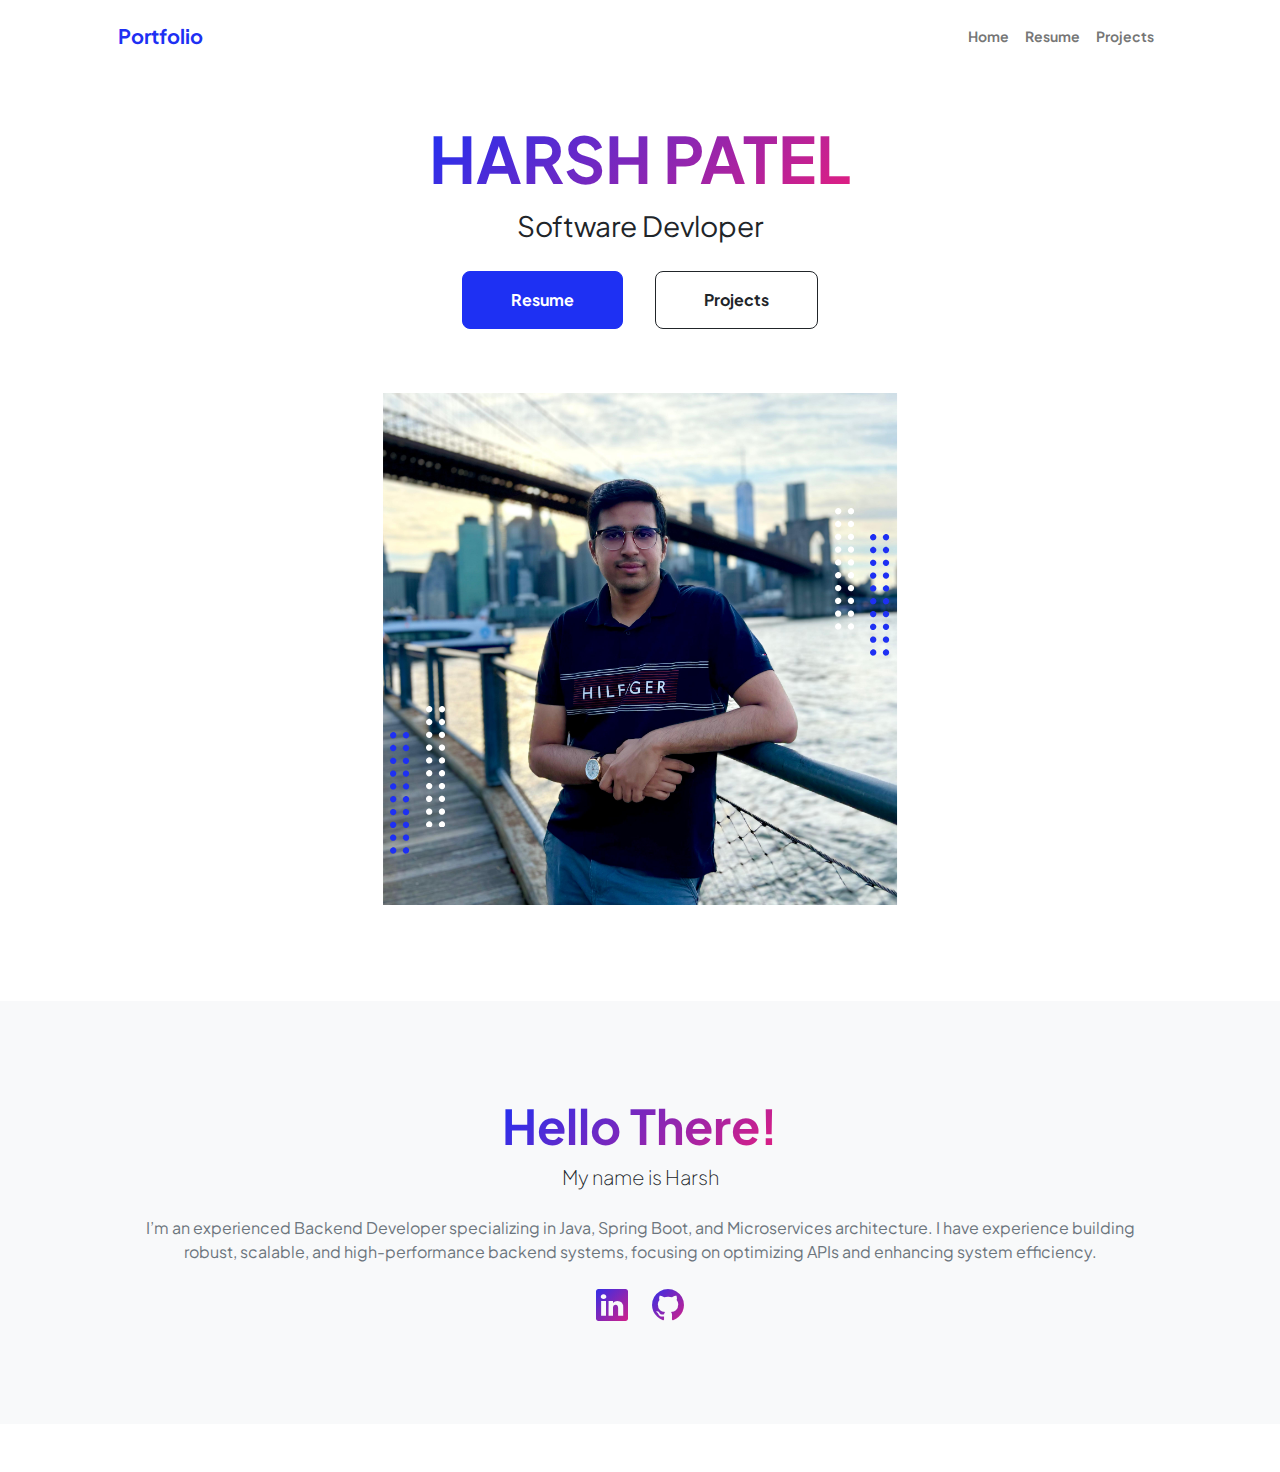
==== commit c7673635: "commit" ====
--- a/index.html
+++ b/index.html
@@ -5,9 +5,7 @@
         <meta name="viewport" content="width=device-width, initial-scale=1, shrink-to-fit=no" />
         <meta name="description" content="" />
         <meta name="author" content="" />
-        <title>Personal - Start Bootstrap Theme</title>
-        <!-- Favicon-->
-        <link rel="icon" type="image/x-icon" href="assets/favicon.ico" />
+        <title>Harsh Patel | Backend Devloper</title>
         <!-- Custom Google font-->
         <link rel="preconnect" href="https://fonts.googleapis.com" />
         <link rel="preconnect" href="https://fonts.gstatic.com" crossorigin />
@@ -22,14 +20,13 @@
             <!-- Navigation-->
             <nav class="navbar navbar-expand-lg navbar-light bg-white py-3">
                 <div class="container px-5">
-                    <a class="navbar-brand" href="index.html"><span class="fw-bolder text-primary">Start Bootstrap</span></a>
+                    <a class="navbar-brand" href="index.html"><span class="fw-bolder text-primary">Portfolio</span></a>
                     <button class="navbar-toggler" type="button" data-bs-toggle="collapse" data-bs-target="#navbarSupportedContent" aria-controls="navbarSupportedContent" aria-expanded="false" aria-label="Toggle navigation"><span class="navbar-toggler-icon"></span></button>
                     <div class="collapse navbar-collapse" id="navbarSupportedContent">
                         <ul class="navbar-nav ms-auto mb-2 mb-lg-0 small fw-bolder">
                             <li class="nav-item"><a class="nav-link" href="index.html">Home</a></li>
                             <li class="nav-item"><a class="nav-link" href="resume.html">Resume</a></li>
                             <li class="nav-item"><a class="nav-link" href="projects.html">Projects</a></li>
-                            <li class="nav-item"><a class="nav-link" href="contact.html">Contact</a></li>
                         </ul>
                     </div>
                 </div>
@@ -41,9 +38,10 @@
                         <div class="col-xxl-5">
                             <!-- Header text content-->
                             <div class="text-center text-xxl-start">
-                                <div class="badge bg-gradient-primary-to-secondary text-white mb-4"><div class="text-uppercase">Design &middot; Development &middot; Marketing</div></div>
-                                <div class="fs-3 fw-light text-muted">I can help your business to</div>
-                                <h1 class="display-3 fw-bolder mb-5"><span class="text-gradient d-inline">Get online and grow fast</span></h1>
+                                
+                                <h1 class="display-3 fw-bolder mb-2"><span class="text-gradient d-inline">HARSH PATEL</span></h1>
+                                <div class="fs-3">Software Devloper</div>
+                                <br>
                                 <div class="d-grid gap-3 d-sm-flex justify-content-sm-center justify-content-xxl-start mb-3">
                                     <a class="btn btn-primary btn-lg px-5 py-3 me-sm-3 fs-6 fw-bolder" href="resume.html">Resume</a>
                                     <a class="btn btn-outline-dark btn-lg px-5 py-3 fs-6 fw-bolder" href="projects.html">Projects</a>
@@ -56,7 +54,7 @@
                                 <div class="profile bg-gradient-primary-to-secondary">
                                     <!-- TIP: For best results, use a photo with a transparent background like the demo example below-->
                                     <!-- Watch a tutorial on how to do this on YouTube (link)-->
-                                    <img class="profile-img" src="assets/profile.png" alt="..." />
+                                    <img class="profile-img" src="assets/profile.jpg" alt="..." />
                                     <div class="dots-1">
                                         <!-- SVG Dots-->
                                         <svg version="1.1" xmlns="http://www.w3.org/2000/svg" xmlns:xlink="http://www.w3.org/1999/xlink" x="0px" y="0px" viewBox="0 0 191.6 1215.4" style="enable-background: new 0 0 191.6 1215.4" xml:space="preserve">
@@ -181,13 +179,12 @@
                     <div class="row gx-5 justify-content-center">
                         <div class="col-xxl-8">
                             <div class="text-center my-5">
-                                <h2 class="display-5 fw-bolder"><span class="text-gradient d-inline">About Me</span></h2>
-                                <p class="lead fw-light mb-4">My name is Start Bootstrap and I help brands grow.</p>
-                                <p class="text-muted">Lorem ipsum dolor sit amet, consectetur adipisicing elit. Fugit dolorum itaque qui unde quisquam consequatur autem. Eveniet quasi nobis aliquid cumque officiis sed rem iure ipsa! Praesentium ratione atque dolorem?</p>
+                                <h2 class="display-5 fw-bolder"><span class="text-gradient d-inline">Hello There!</span></h2>
+                                <p class="lead fw-light mb-4">My name is Harsh</p>
+                                <p class="text-muted">I’m an experienced Backend Developer specializing in Java, Spring Boot, and Microservices architecture. I have experience building robust, scalable, and high-performance backend systems, focusing on optimizing APIs and enhancing system efficiency.</p>
                                 <div class="d-flex justify-content-center fs-2 gap-4">
-                                    <a class="text-gradient" href="#!"><i class="bi bi-twitter"></i></a>
-                                    <a class="text-gradient" href="#!"><i class="bi bi-linkedin"></i></a>
-                                    <a class="text-gradient" href="#!"><i class="bi bi-github"></i></a>
+                                    <a class="text-gradient" href="https://www.linkedin.com/in/harsh1212/" target="_blank"><i class="bi bi-linkedin"></i></a>
+                                    <a class="text-gradient" href="https://github.com/Harsh-B-Patel" target="_blank"><i class="bi bi-github"></i></a>
                                 </div>
                             </div>
                         </div>
@@ -199,14 +196,6 @@
         <footer class="bg-white py-4 mt-auto">
             <div class="container px-5">
                 <div class="row align-items-center justify-content-between flex-column flex-sm-row">
-                    <div class="col-auto"><div class="small m-0">Copyright &copy; Your Website 2023</div></div>
-                    <div class="col-auto">
-                        <a class="small" href="#!">Privacy</a>
-                        <span class="mx-1">&middot;</span>
-                        <a class="small" href="#!">Terms</a>
-                        <span class="mx-1">&middot;</span>
-                        <a class="small" href="#!">Contact</a>
-                    </div>
                 </div>
             </div>
         </footer>
